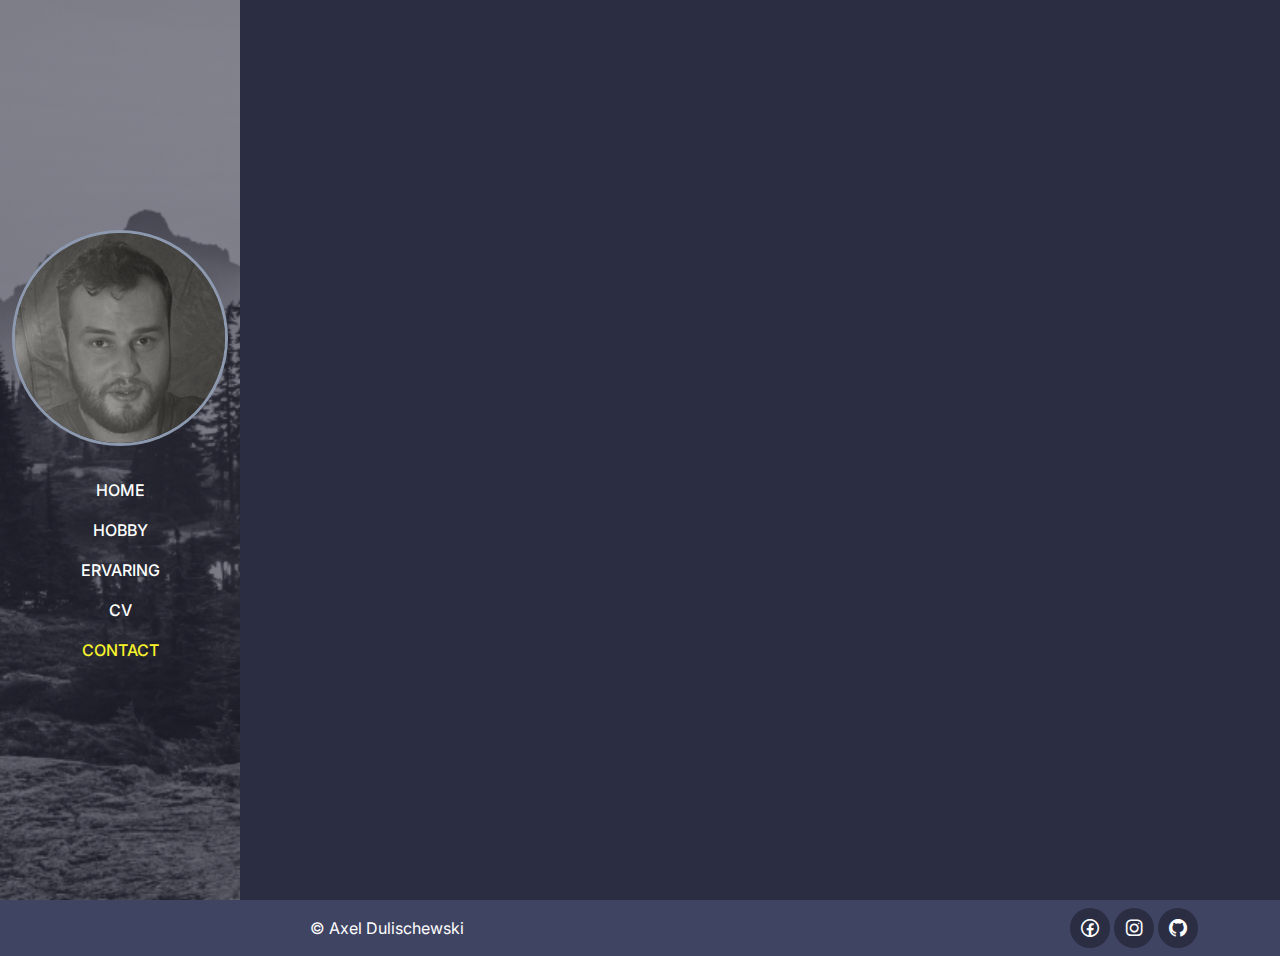
==== contact.html @ ac4eb543 "footer" ====
<!DOCTYPE html>
<html lang="nl">

<head>
    <meta charset="UTF-8">
    <meta http-equiv="X-UA-Compatible" content="ie=edge">
    <meta name="viewport" content="width=device-width, initial-scale=1.0">
    <meta name="keywords" content="portfolio, axel, dulischewski">
    <meta name="description" content="Portfolio Axel Dulischewski">
    <meta name="author" content="Axel Dulischewski">
    <title>Portfolio Axel Dulischewski</title>
    <link rel="icon" type="image/x-icon" href="img/favicon.ico">
    <link rel="stylesheet" href="css/bootstrap.min.css">
    <link rel="stylesheet" href="css/aos.css">
    <link rel="stylesheet" href="css/line-awesome.min.css">
    <link rel="stylesheet" href="css/default.css">
</head>

<body>

    <header>
        <nav class="navbar navbar-expand-lg navbar-dark fixed-top">
            <div class="container flex-lg-column">
                <span class="h3 fw-bold d-block d-lg-none">Axel.</span>
                <img src="img/Untitled.jpeg" class="d-none d-lg-block mb-lg-4 rounded-circle mx-lg-auto" alt="placeholder">
                <button class="navbar-toggler" type="button" data-bs-toggle="collapse" data-bs-target="#navbarNav"
                    aria-controls="navbarNav" aria-expanded="false" aria-label="Toggle navigation">
                    <span class="navbar-toggler-icon"></span>
                </button>
                <div class="collapse navbar-collapse" id="navbarNav">
                    <ul class="navbar-nav ms-auto flex-lg-column text-lg-center">
                        <li class="nav-item">
                            <a class="nav-link" href="index.html">Home</a>
                        </li>
                        <li class="nav-item">
                            <a class="nav-link" href="hobby.html">Hobby</a>
                        </li>
                        <li class="nav-item">
                            <a class="nav-link" href="ervaring.html">Ervaring</a>
                        </li>
                        <li class="nav-item">
                            <a class="nav-link" href="cv.html">Cv</a>
                        </li>
                        <li class="nav-item">
                            <a class="nav-link active" aria-current="page" href="#">Contact</a>
                        </li>
                    </ul>
                </div>
            </div>
        </nav>
    </header>

    <div class="content-wrapper">
        <!-- <section class="home full-height px-lg-4">
            <div class="container mt-3">
                <div class="row mb-4">
                    <div class="col-lg-12">
                        <h1 class="display-4 fw-bold" data-aos="fade-up">Portfolio</h1>
                        <h2 class="brand" data-aos="fade-up">Axel Dulischewski</h2>
                        <p data-aos="fade-up" data-aos-delay="300">Welkom op mijn portfolio.</p>
                    </div>
                </div>
                <div class="row">
                    <div class="col-md-6 mb-4" data-aos="fade-up" data-aos-delay="600">
                        <div class="menu p-3 bg-base rounded-4 shadow-effect">
                            <div class="iconbox rounded-4 mt-1">
                                <i class="las la-headphones"></i>
                            </div>
                            <h5 class="mt-4 mb-3">Hobby</h5>
                            <p>Op deze pagina kan u meer informatie vinden over mijn hobby.</p>
                            <a href="" class="link-custom">Klik hier.</a>
                        </div>
                    </div>
                    <div class="col-md-6 mb-4" data-aos="fade-up" data-aos-delay="900">
                        <div class="menu p-3 bg-base rounded-4 shadow-effect">
                            <div class="iconbox rounded-4 mt-1">
                                <i class="las la-briefcase"></i>
                            </div>
                            <h5 class="mt-4 mb-3">Ervaring</h5>
                            <p>Op deze pagina kan u meer informatie vinden over mijn ervaring.</p>
                            <a href="" class="link-custom">Klik hier.</a>
                        </div>
                    </div>
                </div>
                <div class="row">
                    <div class="col-md-6 mb-4" data-aos="fade-up" data-aos-delay="1200">
                        <div class="menu p-3 bg-base rounded-4 shadow-effect">
                            <div class="iconbox rounded-4 mt-1">
                                <i class="las la-file-alt"></i>
                            </div>
                            <h5 class="mt-4 mb-3">Cv</h5>
                            <p>Op deze pagina kan u meer informatie vinden over mijn cv.</p>
                            <a href="" class="link-custom">Klik hier.</a>
                        </div>
                    </div>
                    <div class="col-md-6 mb-4" data-aos="fade-up" data-aos-delay="1500">
                        <div class="menu p-3 bg-base rounded-4 shadow-effect">
                            <div class="iconbox rounded-4 mt-1">
                                <i class="las la-address-card"></i>
                            </div>
                            <h5 class="mt-4 mb-3">Contact</h5>
                            <p>Op deze pagina kan u contact met mij opnemen.</p>
                            <a href="" class="link-custom">Klik hier.</a>
                        </div>
                    </div>
                </div>
            </div>
        </section> -->
    </div>

    <footer class="py-2 px-lg-5">
        <div class="container">
            <div class="row gy-4 justify-content-between">
                <div class="col-auto">
                    <p class="mb-0 mt-2">&copy; Axel Dulischewski</p>
                </div>
                <div class="col-auto">
                    <div class="social-icons">
                        <a href="https://www.facebook.com/" target="_blank"><i class="lab la-facebook"></i></a>
                        <a href="https://www.instagram.com/" target="_blank"><i class="lab la-instagram"></i></a>
                        <a href="https://github.com/" target="_blank"><i class="lab la-github"></i></a>
                    </div>
                </div>
            </div>
        </div>
    </footer>

    <script src="js/bootstrap.bundle.min.js"></script>
    <script src="js/aos.js"></script>
    <script src="js/main.js"></script>

</body>

</html>
---- css/line-awesome.min.css ----
.la,.lab,.lad,.lal,.lar,.las{-moz-osx-font-smoothing:grayscale;-webkit-font-smoothing:antialiased;display:inline-block;font-style:normal;font-variant:normal;text-rendering:auto;line-height:1}.la-lg{font-size:1.33333em;line-height:.75em;vertical-align:-.0667em}.la-xs{font-size:.75em}.la-sm{font-size:.875em}.la-1x{font-size:1em}.la-2x{font-size:2em}.la-3x{font-size:3em}.la-4x{font-size:4em}.la-5x{font-size:5em}.la-6x{font-size:6em}.la-7x{font-size:7em}.la-8x{font-size:8em}.la-9x{font-size:9em}.la-10x{font-size:10em}.la-fw{text-align:center;width:1.25em}.la-ul{list-style-type:none;margin-left:2.5em;padding-left:0}.la-ul>li{position:relative}.la-li{left:-2em;position:absolute;text-align:center;width:2em;line-height:inherit}.la-border{border:solid .08em #eee;border-radius:.1em;padding:.2em .25em .15em}.la-pull-left{float:left}.la-pull-right{float:right}.la.la-pull-left,.lab.la-pull-left,.lal.la-pull-left,.lar.la-pull-left,.las.la-pull-left{margin-right:.3em}.la.la-pull-right,.lab.la-pull-right,.lal.la-pull-right,.lar.la-pull-right,.las.la-pull-right{margin-left:.3em}.la-spin{-webkit-animation:la-spin 2s infinite linear;animation:la-spin 2s infinite linear}.la-pulse{-webkit-animation:la-spin 1s infinite steps(8);animation:la-spin 1s infinite steps(8)}@-webkit-keyframes la-spin{0%{-webkit-transform:rotate(0);transform:rotate(0)}100%{-webkit-transform:rotate(360deg);transform:rotate(360deg)}}@keyframes la-spin{0%{-webkit-transform:rotate(0);transform:rotate(0)}100%{-webkit-transform:rotate(360deg);transform:rotate(360deg)}}.la-rotate-90{-webkit-transform:rotate(90deg);transform:rotate(90deg)}.la-rotate-180{-webkit-transform:rotate(180deg);transform:rotate(180deg)}.la-rotate-270{-webkit-transform:rotate(270deg);transform:rotate(270deg)}.la-flip-horizontal{-webkit-transform:scale(-1,1);transform:scale(-1,1)}.la-flip-vertical{-webkit-transform:scale(1,-1);transform:scale(1,-1)}.la-flip-both,.la-flip-horizontal.la-flip-vertical{-webkit-transform:scale(-1,-1);transform:scale(-1,-1)}:root .la-flip-both,:root .la-flip-horizontal,:root .la-flip-vertical,:root .la-rotate-180,:root .la-rotate-270,:root .la-rotate-90{-webkit-filter:none;filter:none}.la-stack{display:inline-block;height:2em;line-height:2em;position:relative;vertical-align:middle;width:2.5em}.la-stack-1x,.la-stack-2x{left:0;position:absolute;text-align:center;width:100%}.la-stack-1x{line-height:inherit}.la-stack-2x{font-size:2em}.la-inverse{color:#fff}.la-500px:before{content:"\f26e"}.la-accessible-icon:before{content:"\f368"}.la-accusoft:before{content:"\f369"}.la-acquisitions-incorporated:before{content:"\f6af"}.la-ad:before{content:"\f641"}.la-address-book:before{content:"\f2b9"}.la-address-card:before{content:"\f2bb"}.la-adjust:before{content:"\f042"}.la-adn:before{content:"\f170"}.la-adobe:before{content:"\f778"}.la-adversal:before{content:"\f36a"}.la-affiliatetheme:before{content:"\f36b"}.la-air-freshener:before{content:"\f5d0"}.la-airbnb:before{content:"\f834"}.la-algolia:before{content:"\f36c"}.la-align-center:before{content:"\f037"}.la-align-justify:before{content:"\f039"}.la-align-left:before{content:"\f036"}.la-align-right:before{content:"\f038"}.la-alipay:before{content:"\f642"}.la-allergies:before{content:"\f461"}.la-amazon:before{content:"\f270"}.la-amazon-pay:before{content:"\f42c"}.la-ambulance:before{content:"\f0f9"}.la-american-sign-language-interpreting:before{content:"\f2a3"}.la-amilia:before{content:"\f36d"}.la-anchor:before{content:"\f13d"}.la-android:before{content:"\f17b"}.la-angellist:before{content:"\f209"}.la-angle-double-down:before{content:"\f103"}.la-angle-double-left:before{content:"\f100"}.la-angle-double-right:before{content:"\f101"}.la-angle-double-up:before{content:"\f102"}.la-angle-down:before{content:"\f107"}.la-angle-left:before{content:"\f104"}.la-angle-right:before{content:"\f105"}.la-angle-up:before{content:"\f106"}.la-angry:before{content:"\f556"}.la-angrycreative:before{content:"\f36e"}.la-angular:before{content:"\f420"}.la-ankh:before{content:"\f644"}.la-app-store:before{content:"\f36f"}.la-app-store-ios:before{content:"\f370"}.la-apper:before{content:"\f371"}.la-apple:before{content:"\f179"}.la-apple-alt:before{content:"\f5d1"}.la-apple-pay:before{content:"\f415"}.la-archive:before{content:"\f187"}.la-archway:before{content:"\f557"}.la-arrow-alt-circle-down:before{content:"\f358"}.la-arrow-alt-circle-left:before{content:"\f359"}.la-arrow-alt-circle-right:before{content:"\f35a"}.la-arrow-alt-circle-up:before{content:"\f35b"}.la-arrow-circle-down:before{content:"\f0ab"}.la-arrow-circle-left:before{content:"\f0a8"}.la-arrow-circle-right:before{content:"\f0a9"}.la-arrow-circle-up:before{content:"\f0aa"}.la-arrow-down:before{content:"\f063"}.la-arrow-left:before{content:"\f060"}.la-arrow-right:before{content:"\f061"}.la-arrow-up:before{content:"\f062"}.la-arrows-alt:before{content:"\f0b2"}.la-arrows-alt-h:before{content:"\f337"}.la-arrows-alt-v:before{content:"\f338"}.la-artstation:before{content:"\f77a"}.la-assistive-listening-systems:before{content:"\f2a2"}.la-asterisk:before{content:"\f069"}.la-asymmetrik:before{content:"\f372"}.la-at:before{content:"\f1fa"}.la-atlas:before{content:"\f558"}.la-atlassian:before{content:"\f77b"}.la-atom:before{content:"\f5d2"}.la-audible:before{content:"\f373"}.la-audio-description:before{content:"\f29e"}.la-autoprefixer:before{content:"\f41c"}.la-avianex:before{content:"\f374"}.la-aviato:before{content:"\f421"}.la-award:before{content:"\f559"}.la-aws:before{content:"\f375"}.la-baby:before{content:"\f77c"}.la-baby-carriage:before{content:"\f77d"}.la-backspace:before{content:"\f55a"}.la-backward:before{content:"\f04a"}.la-bacon:before{content:"\f7e5"}.la-balance-scale:before{content:"\f24e"}.la-balance-scale-left:before{content:"\f515"}.la-balance-scale-right:before{content:"\f516"}.la-ban:before{content:"\f05e"}.la-band-aid:before{content:"\f462"}.la-bandcamp:before{content:"\f2d5"}.la-barcode:before{content:"\f02a"}.la-bars:before{content:"\f0c9"}.la-baseball-ball:before{content:"\f433"}.la-basketball-ball:before{content:"\f434"}.la-bath:before{content:"\f2cd"}.la-battery-empty:before{content:"\f244"}.la-battery-full:before{content:"\f240"}.la-battery-half:before{content:"\f242"}.la-battery-quarter:before{content:"\f243"}.la-battery-three-quarters:before{content:"\f241"}.la-battle-net:before{content:"\f835"}.la-bed:before{content:"\f236"}.la-beer:before{content:"\f0fc"}.la-behance:before{content:"\f1b4"}.la-behance-square:before{content:"\f1b5"}.la-bell:before{content:"\f0f3"}.la-bell-slash:before{content:"\f1f6"}.la-bezier-curve:before{content:"\f55b"}.la-bible:before{content:"\f647"}.la-bicycle:before{content:"\f206"}.la-biking:before{content:"\f84a"}.la-bimobject:before{content:"\f378"}.la-binoculars:before{content:"\f1e5"}.la-biohazard:before{content:"\f780"}.la-birthday-cake:before{content:"\f1fd"}.la-bitbucket:before{content:"\f171"}.la-bitcoin:before{content:"\f379"}.la-bity:before{content:"\f37a"}.la-black-tie:before{content:"\f27e"}.la-blackberry:before{content:"\f37b"}.la-blender:before{content:"\f517"}.la-blender-phone:before{content:"\f6b6"}.la-blind:before{content:"\f29d"}.la-blog:before{content:"\f781"}.la-blogger:before{content:"\f37c"}.la-blogger-b:before{content:"\f37d"}.la-bluetooth:before{content:"\f293"}.la-bluetooth-b:before{content:"\f294"}.la-bold:before{content:"\f032"}.la-bolt:before{content:"\f0e7"}.la-bomb:before{content:"\f1e2"}.la-bone:before{content:"\f5d7"}.la-bong:before{content:"\f55c"}.la-book:before{content:"\f02d"}.la-book-dead:before{content:"\f6b7"}.la-book-medical:before{content:"\f7e6"}.la-book-open:before{content:"\f518"}.la-book-reader:before{content:"\f5da"}.la-bookmark:before{content:"\f02e"}.la-bootstrap:before{content:"\f836"}.la-border-all:before{content:"\f84c"}.la-border-none:before{content:"\f850"}.la-border-style:before{content:"\f853"}.la-bowling-ball:before{content:"\f436"}.la-box:before{content:"\f466"}.la-box-open:before{content:"\f49e"}.la-boxes:before{content:"\f468"}.la-braille:before{content:"\f2a1"}.la-brain:before{content:"\f5dc"}.la-bread-slice:before{content:"\f7ec"}.la-briefcase:before{content:"\f0b1"}.la-briefcase-medical:before{content:"\f469"}.la-broadcast-tower:before{content:"\f519"}.la-broom:before{content:"\f51a"}.la-brush:before{content:"\f55d"}.la-btc:before{content:"\f15a"}.la-buffer:before{content:"\f837"}.la-bug:before{content:"\f188"}.la-building:before{content:"\f1ad"}.la-bullhorn:before{content:"\f0a1"}.la-bullseye:before{content:"\f140"}.la-burn:before{content:"\f46a"}.la-buromobelexperte:before{content:"\f37f"}.la-bus:before{content:"\f207"}.la-bus-alt:before{content:"\f55e"}.la-business-time:before{content:"\f64a"}.la-buy-n-large:before{content:"\f8a6"}.la-buysellads:before{content:"\f20d"}.la-calculator:before{content:"\f1ec"}.la-calendar:before{content:"\f133"}.la-calendar-alt:before{content:"\f073"}.la-calendar-check:before{content:"\f274"}.la-calendar-day:before{content:"\f783"}.la-calendar-minus:before{content:"\f272"}.la-calendar-plus:before{content:"\f271"}.la-calendar-times:before{content:"\f273"}.la-calendar-week:before{content:"\f784"}.la-camera:before{content:"\f030"}.la-camera-retro:before{content:"\f083"}.la-campground:before{content:"\f6bb"}.la-canadian-maple-leaf:before{content:"\f785"}.la-candy-cane:before{content:"\f786"}.la-cannabis:before{content:"\f55f"}.la-capsules:before{content:"\f46b"}.la-car:before{content:"\f1b9"}.la-car-alt:before{content:"\f5de"}.la-car-battery:before{content:"\f5df"}.la-car-crash:before{content:"\f5e1"}.la-car-side:before{content:"\f5e4"}.la-caret-down:before{content:"\f0d7"}.la-caret-left:before{content:"\f0d9"}.la-caret-right:before{content:"\f0da"}.la-caret-square-down:before{content:"\f150"}.la-caret-square-left:before{content:"\f191"}.la-caret-square-right:before{content:"\f152"}.la-caret-square-up:before{content:"\f151"}.la-caret-up:before{content:"\f0d8"}.la-carrot:before{content:"\f787"}.la-cart-arrow-down:before{content:"\f218"}.la-cart-plus:before{content:"\f217"}.la-cash-register:before{content:"\f788"}.la-cat:before{content:"\f6be"}.la-cc-amazon-pay:before{content:"\f42d"}.la-cc-amex:before{content:"\f1f3"}.la-cc-apple-pay:before{content:"\f416"}.la-cc-diners-club:before{content:"\f24c"}.la-cc-discover:before{content:"\f1f2"}.la-cc-jcb:before{content:"\f24b"}.la-cc-mastercard:before{content:"\f1f1"}.la-cc-paypal:before{content:"\f1f4"}.la-cc-stripe:before{content:"\f1f5"}.la-cc-visa:before{content:"\f1f0"}.la-centercode:before{content:"\f380"}.la-centos:before{content:"\f789"}.la-certificate:before{content:"\f0a3"}.la-chair:before{content:"\f6c0"}.la-chalkboard:before{content:"\f51b"}.la-chalkboard-teacher:before{content:"\f51c"}.la-charging-station:before{content:"\f5e7"}.la-chart-area:before{content:"\f1fe"}.la-chart-bar:before{content:"\f080"}.la-chart-line:before{content:"\f201"}.la-chart-pie:before{content:"\f200"}.la-check:before{content:"\f00c"}.la-check-circle:before{content:"\f058"}.la-check-double:before{content:"\f560"}.la-check-square:before{content:"\f14a"}.la-cheese:before{content:"\f7ef"}.la-chess:before{content:"\f439"}.la-chess-bishop:before{content:"\f43a"}.la-chess-board:before{content:"\f43c"}.la-chess-king:before{content:"\f43f"}.la-chess-knight:before{content:"\f441"}.la-chess-pawn:before{content:"\f443"}.la-chess-queen:before{content:"\f445"}.la-chess-rook:before{content:"\f447"}.la-chevron-circle-down:before{content:"\f13a"}.la-chevron-circle-left:before{content:"\f137"}.la-chevron-circle-right:before{content:"\f138"}.la-chevron-circle-up:before{content:"\f139"}.la-chevron-down:before{content:"\f078"}.la-chevron-left:before{content:"\f053"}.la-chevron-right:before{content:"\f054"}.la-chevron-up:before{content:"\f077"}.la-child:before{content:"\f1ae"}.la-chrome:before{content:"\f268"}.la-chromecast:before{content:"\f838"}.la-church:before{content:"\f51d"}.la-circle:before{content:"\f111"}.la-circle-notch:before{content:"\f1ce"}.la-city:before{content:"\f64f"}.la-clinic-medical:before{content:"\f7f2"}.la-clipboard:before{content:"\f328"}.la-clipboard-check:before{content:"\f46c"}.la-clipboard-list:before{content:"\f46d"}.la-clock:before{content:"\f017"}.la-clone:before{content:"\f24d"}.la-closed-captioning:before{content:"\f20a"}.la-cloud:before{content:"\f0c2"}.la-cloud-download-alt:before{content:"\f381"}.la-cloud-meatball:before{content:"\f73b"}.la-cloud-moon:before{content:"\f6c3"}.la-cloud-moon-rain:before{content:"\f73c"}.la-cloud-rain:before{content:"\f73d"}.la-cloud-showers-heavy:before{content:"\f740"}.la-cloud-sun:before{content:"\f6c4"}.la-cloud-sun-rain:before{content:"\f743"}.la-cloud-upload-alt:before{content:"\f382"}.la-cloudscale:before{content:"\f383"}.la-cloudsmith:before{content:"\f384"}.la-cloudversify:before{content:"\f385"}.la-cocktail:before{content:"\f561"}.la-code:before{content:"\f121"}.la-code-branch:before{content:"\f126"}.la-codepen:before{content:"\f1cb"}.la-codiepie:before{content:"\f284"}.la-coffee:before{content:"\f0f4"}.la-cog:before{content:"\f013"}.la-cogs:before{content:"\f085"}.la-coins:before{content:"\f51e"}.la-columns:before{content:"\f0db"}.la-comment:before{content:"\f075"}.la-comment-alt:before{content:"\f27a"}.la-comment-dollar:before{content:"\f651"}.la-comment-dots:before{content:"\f4ad"}.la-comment-medical:before{content:"\f7f5"}.la-comment-slash:before{content:"\f4b3"}.la-comments:before{content:"\f086"}.la-comments-dollar:before{content:"\f653"}.la-compact-disc:before{content:"\f51f"}.la-compass:before{content:"\f14e"}.la-compress:before{content:"\f066"}.la-compress-arrows-alt:before{content:"\f78c"}.la-concierge-bell:before{content:"\f562"}.la-confluence:before{content:"\f78d"}.la-connectdevelop:before{content:"\f20e"}.la-contao:before{content:"\f26d"}.la-cookie:before{content:"\f563"}.la-cookie-bite:before{content:"\f564"}.la-copy:before{content:"\f0c5"}.la-copyright:before{content:"\f1f9"}.la-cotton-bureau:before{content:"\f89e"}.la-couch:before{content:"\f4b8"}.la-cpanel:before{content:"\f388"}.la-creative-commons:before{content:"\f25e"}.la-creative-commons-by:before{content:"\f4e7"}.la-creative-commons-nc:before{content:"\f4e8"}.la-creative-commons-nc-eu:before{content:"\f4e9"}.la-creative-commons-nc-jp:before{content:"\f4ea"}.la-creative-commons-nd:before{content:"\f4eb"}.la-creative-commons-pd:before{content:"\f4ec"}.la-creative-commons-pd-alt:before{content:"\f4ed"}.la-creative-commons-remix:before{content:"\f4ee"}.la-creative-commons-sa:before{content:"\f4ef"}.la-creative-commons-sampling:before{content:"\f4f0"}.la-creative-commons-sampling-plus:before{content:"\f4f1"}.la-creative-commons-share:before{content:"\f4f2"}.la-creative-commons-zero:before{content:"\f4f3"}.la-credit-card:before{content:"\f09d"}.la-critical-role:before{content:"\f6c9"}.la-crop:before{content:"\f125"}.la-crop-alt:before{content:"\f565"}.la-cross:before{content:"\f654"}.la-crosshairs:before{content:"\f05b"}.la-crow:before{content:"\f520"}.la-crown:before{content:"\f521"}.la-crutch:before{content:"\f7f7"}.la-css3:before{content:"\f13c"}.la-css3-alt:before{content:"\f38b"}.la-cube:before{content:"\f1b2"}.la-cubes:before{content:"\f1b3"}.la-cut:before{content:"\f0c4"}.la-cuttlefish:before{content:"\f38c"}.la-d-and-d:before{content:"\f38d"}.la-d-and-d-beyond:before{content:"\f6ca"}.la-dashcube:before{content:"\f210"}.la-database:before{content:"\f1c0"}.la-deaf:before{content:"\f2a4"}.la-delicious:before{content:"\f1a5"}.la-democrat:before{content:"\f747"}.la-deploydog:before{content:"\f38e"}.la-deskpro:before{content:"\f38f"}.la-desktop:before{content:"\f108"}.la-dev:before{content:"\f6cc"}.la-deviantart:before{content:"\f1bd"}.la-dharmachakra:before{content:"\f655"}.la-dhl:before{content:"\f790"}.la-diagnoses:before{content:"\f470"}.la-diaspora:before{content:"\f791"}.la-dice:before{content:"\f522"}.la-dice-d20:before{content:"\f6cf"}.la-dice-d6:before{content:"\f6d1"}.la-dice-five:before{content:"\f523"}.la-dice-four:before{content:"\f524"}.la-dice-one:before{content:"\f525"}.la-dice-six:before{content:"\f526"}.la-dice-three:before{content:"\f527"}.la-dice-two:before{content:"\f528"}.la-digg:before{content:"\f1a6"}.la-digital-ocean:before{content:"\f391"}.la-digital-tachograph:before{content:"\f566"}.la-directions:before{content:"\f5eb"}.la-discord:before{content:"\f392"}.la-discourse:before{content:"\f393"}.la-divide:before{content:"\f529"}.la-dizzy:before{content:"\f567"}.la-dna:before{content:"\f471"}.la-dochub:before{content:"\f394"}.la-docker:before{content:"\f395"}.la-dog:before{content:"\f6d3"}.la-dollar-sign:before{content:"\f155"}.la-dolly:before{content:"\f472"}.la-dolly-flatbed:before{content:"\f474"}.la-donate:before{content:"\f4b9"}.la-door-closed:before{content:"\f52a"}.la-door-open:before{content:"\f52b"}.la-dot-circle:before{content:"\f192"}.la-dove:before{content:"\f4ba"}.la-download:before{content:"\f019"}.la-draft2digital:before{content:"\f396"}.la-drafting-compass:before{content:"\f568"}.la-dragon:before{content:"\f6d5"}.la-draw-polygon:before{content:"\f5ee"}.la-dribbble:before{content:"\f17d"}.la-dribbble-square:before{content:"\f397"}.la-dropbox:before{content:"\f16b"}.la-drum:before{content:"\f569"}.la-drum-steelpan:before{content:"\f56a"}.la-drumstick-bite:before{content:"\f6d7"}.la-drupal:before{content:"\f1a9"}.la-dumbbell:before{content:"\f44b"}.la-dumpster:before{content:"\f793"}.la-dumpster-fire:before{content:"\f794"}.la-dungeon:before{content:"\f6d9"}.la-dyalog:before{content:"\f399"}.la-earlybirds:before{content:"\f39a"}.la-ebay:before{content:"\f4f4"}.la-edge:before{content:"\f282"}.la-edit:before{content:"\f044"}.la-egg:before{content:"\f7fb"}.la-eject:before{content:"\f052"}.la-elementor:before{content:"\f430"}.la-ellipsis-h:before{content:"\f141"}.la-ellipsis-v:before{content:"\f142"}.la-ello:before{content:"\f5f1"}.la-ember:before{content:"\f423"}.la-empire:before{content:"\f1d1"}.la-envelope:before{content:"\f0e0"}.la-envelope-open:before{content:"\f2b6"}.la-envelope-open-text:before{content:"\f658"}.la-envelope-square:before{content:"\f199"}.la-envira:before{content:"\f299"}.la-equals:before{content:"\f52c"}.la-eraser:before{content:"\f12d"}.la-erlang:before{content:"\f39d"}.la-ethereum:before{content:"\f42e"}.la-ethernet:before{content:"\f796"}.la-etsy:before{content:"\f2d7"}.la-euro-sign:before{content:"\f153"}.la-evernote:before{content:"\f839"}.la-exchange-alt:before{content:"\f362"}.la-exclamation:before{content:"\f12a"}.la-exclamation-circle:before{content:"\f06a"}.la-exclamation-triangle:before{content:"\f071"}.la-expand:before{content:"\f065"}.la-expand-arrows-alt:before{content:"\f31e"}.la-expeditedssl:before{content:"\f23e"}.la-external-link-alt:before{content:"\f35d"}.la-external-link-square-alt:before{content:"\f360"}.la-eye:before{content:"\f06e"}.la-eye-dropper:before{content:"\f1fb"}.la-eye-slash:before{content:"\f070"}.la-facebook:before{content:"\f09a"}.la-facebook-f:before{content:"\f39e"}.la-facebook-messenger:before{content:"\f39f"}.la-facebook-square:before{content:"\f082"}.la-fan:before{content:"\f863"}.la-fantasy-flight-games:before{content:"\f6dc"}.la-fast-backward:before{content:"\f049"}.la-fast-forward:before{content:"\f050"}.la-fax:before{content:"\f1ac"}.la-feather:before{content:"\f52d"}.la-feather-alt:before{content:"\f56b"}.la-fedex:before{content:"\f797"}.la-fedora:before{content:"\f798"}.la-female:before{content:"\f182"}.la-fighter-jet:before{content:"\f0fb"}.la-figma:before{content:"\f799"}.la-file:before{content:"\f15b"}.la-file-alt:before{content:"\f15c"}.la-file-archive:before{content:"\f1c6"}.la-file-audio:before{content:"\f1c7"}.la-file-code:before{content:"\f1c9"}.la-file-contract:before{content:"\f56c"}.la-file-csv:before{content:"\f6dd"}.la-file-download:before{content:"\f56d"}.la-file-excel:before{content:"\f1c3"}.la-file-export:before{content:"\f56e"}.la-file-image:before{content:"\f1c5"}.la-file-import:before{content:"\f56f"}.la-file-invoice:before{content:"\f570"}.la-file-invoice-dollar:before{content:"\f571"}.la-file-medical:before{content:"\f477"}.la-file-medical-alt:before{content:"\f478"}.la-file-pdf:before{content:"\f1c1"}.la-file-powerpoint:before{content:"\f1c4"}.la-file-prescription:before{content:"\f572"}.la-file-signature:before{content:"\f573"}.la-file-upload:before{content:"\f574"}.la-file-video:before{content:"\f1c8"}.la-file-word:before{content:"\f1c2"}.la-fill:before{content:"\f575"}.la-fill-drip:before{content:"\f576"}.la-film:before{content:"\f008"}.la-filter:before{content:"\f0b0"}.la-fingerprint:before{content:"\f577"}.la-fire:before{content:"\f06d"}.la-fire-alt:before{content:"\f7e4"}.la-fire-extinguisher:before{content:"\f134"}.la-firefox:before{content:"\f269"}.la-first-aid:before{content:"\f479"}.la-first-order:before{content:"\f2b0"}.la-first-order-alt:before{content:"\f50a"}.la-firstdraft:before{content:"\f3a1"}.la-fish:before{content:"\f578"}.la-fist-raised:before{content:"\f6de"}.la-flag:before{content:"\f024"}.la-flag-checkered:before{content:"\f11e"}.la-flag-usa:before{content:"\f74d"}.la-flask:before{content:"\f0c3"}.la-flickr:before{content:"\f16e"}.la-flipboard:before{content:"\f44d"}.la-flushed:before{content:"\f579"}.la-fly:before{content:"\f417"}.la-folder:before{content:"\f07b"}.la-folder-minus:before{content:"\f65d"}.la-folder-open:before{content:"\f07c"}.la-folder-plus:before{content:"\f65e"}.la-font:before{content:"\f031"}.la-font-awesome:before{content:"\f2b4"}.la-font-awesome-alt:before{content:"\f35c"}.la-font-awesome-flag:before{content:"\f425"}.la-font-awesome-logo-full:before{content:"\f4e6"}.la-fonticons:before{content:"\f280"}.la-fonticons-fi:before{content:"\f3a2"}.la-football-ball:before{content:"\f44e"}.la-fort-awesome:before{content:"\f286"}.la-fort-awesome-alt:before{content:"\f3a3"}.la-forumbee:before{content:"\f211"}.la-forward:before{content:"\f04e"}.la-foursquare:before{content:"\f180"}.la-free-code-camp:before{content:"\f2c5"}.la-freebsd:before{content:"\f3a4"}.la-frog:before{content:"\f52e"}.la-frown:before{content:"\f119"}.la-frown-open:before{content:"\f57a"}.la-fulcrum:before{content:"\f50b"}.la-funnel-dollar:before{content:"\f662"}.la-futbol:before{content:"\f1e3"}.la-galactic-republic:before{content:"\f50c"}.la-galactic-senate:before{content:"\f50d"}.la-gamepad:before{content:"\f11b"}.la-gas-pump:before{content:"\f52f"}.la-gavel:before{content:"\f0e3"}.la-gem:before{content:"\f3a5"}.la-genderless:before{content:"\f22d"}.la-get-pocket:before{content:"\f265"}.la-gg:before{content:"\f260"}.la-gg-circle:before{content:"\f261"}.la-ghost:before{content:"\f6e2"}.la-gift:before{content:"\f06b"}.la-gifts:before{content:"\f79c"}.la-git:before{content:"\f1d3"}.la-git-alt:before{content:"\f841"}.la-git-square:before{content:"\f1d2"}.la-github:before{content:"\f09b"}.la-github-alt:before{content:"\f113"}.la-github-square:before{content:"\f092"}.la-gitkraken:before{content:"\f3a6"}.la-gitlab:before{content:"\f296"}.la-gitter:before{content:"\f426"}.la-glass-cheers:before{content:"\f79f"}.la-glass-martini:before{content:"\f000"}.la-glass-martini-alt:before{content:"\f57b"}.la-glass-whiskey:before{content:"\f7a0"}.la-glasses:before{content:"\f530"}.la-glide:before{content:"\f2a5"}.la-glide-g:before{content:"\f2a6"}.la-globe:before{content:"\f0ac"}.la-globe-africa:before{content:"\f57c"}.la-globe-americas:before{content:"\f57d"}.la-globe-asia:before{content:"\f57e"}.la-globe-europe:before{content:"\f7a2"}.la-gofore:before{content:"\f3a7"}.la-golf-ball:before{content:"\f450"}.la-goodreads:before{content:"\f3a8"}.la-goodreads-g:before{content:"\f3a9"}.la-google:before{content:"\f1a0"}.la-google-drive:before{content:"\f3aa"}.la-google-play:before{content:"\f3ab"}.la-google-plus:before{content:"\f2b3"}.la-google-plus-g:before{content:"\f0d5"}.la-google-plus-square:before{content:"\f0d4"}.la-google-wallet:before{content:"\f1ee"}.la-gopuram:before{content:"\f664"}.la-graduation-cap:before{content:"\f19d"}.la-gratipay:before{content:"\f184"}.la-grav:before{content:"\f2d6"}.la-greater-than:before{content:"\f531"}.la-greater-than-equal:before{content:"\f532"}.la-grimace:before{content:"\f57f"}.la-grin:before{content:"\f580"}.la-grin-alt:before{content:"\f581"}.la-grin-beam:before{content:"\f582"}.la-grin-beam-sweat:before{content:"\f583"}.la-grin-hearts:before{content:"\f584"}.la-grin-squint:before{content:"\f585"}.la-grin-squint-tears:before{content:"\f586"}.la-grin-stars:before{content:"\f587"}.la-grin-tears:before{content:"\f588"}.la-grin-tongue:before{content:"\f589"}.la-grin-tongue-squint:before{content:"\f58a"}.la-grin-tongue-wink:before{content:"\f58b"}.la-grin-wink:before{content:"\f58c"}.la-grip-horizontal:before{content:"\f58d"}.la-grip-lines:before{content:"\f7a4"}.la-grip-lines-vertical:before{content:"\f7a5"}.la-grip-vertical:before{content:"\f58e"}.la-gripfire:before{content:"\f3ac"}.la-grunt:before{content:"\f3ad"}.la-guitar:before{content:"\f7a6"}.la-gulp:before{content:"\f3ae"}.la-h-square:before{content:"\f0fd"}.la-hacker-news:before{content:"\f1d4"}.la-hacker-news-square:before{content:"\f3af"}.la-hackerrank:before{content:"\f5f7"}.la-hamburger:before{content:"\f805"}.la-hammer:before{content:"\f6e3"}.la-hamsa:before{content:"\f665"}.la-hand-holding:before{content:"\f4bd"}.la-hand-holding-heart:before{content:"\f4be"}.la-hand-holding-usd:before{content:"\f4c0"}.la-hand-lizard:before{content:"\f258"}.la-hand-middle-finger:before{content:"\f806"}.la-hand-paper:before{content:"\f256"}.la-hand-peace:before{content:"\f25b"}.la-hand-point-down:before{content:"\f0a7"}.la-hand-point-left:before{content:"\f0a5"}.la-hand-point-right:before{content:"\f0a4"}.la-hand-point-up:before{content:"\f0a6"}.la-hand-pointer:before{content:"\f25a"}.la-hand-rock:before{content:"\f255"}.la-hand-scissors:before{content:"\f257"}.la-hand-spock:before{content:"\f259"}.la-hands:before{content:"\f4c2"}.la-hands-helping:before{content:"\f4c4"}.la-handshake:before{content:"\f2b5"}.la-hanukiah:before{content:"\f6e6"}.la-hard-hat:before{content:"\f807"}.la-hashtag:before{content:"\f292"}.la-hat-cowboy:before{content:"\f8c0"}.la-hat-cowboy-side:before{content:"\f8c1"}.la-hat-wizard:before{content:"\f6e8"}.la-haykal:before{content:"\f666"}.la-hdd:before{content:"\f0a0"}.la-heading:before{content:"\f1dc"}.la-headphones:before{content:"\f025"}.la-headphones-alt:before{content:"\f58f"}.la-headset:before{content:"\f590"}.la-heart:before{content:"\f004"}.la-heart-broken:before{content:"\f7a9"}.la-heartbeat:before{content:"\f21e"}.la-helicopter:before{content:"\f533"}.la-highlighter:before{content:"\f591"}.la-hiking:before{content:"\f6ec"}.la-hippo:before{content:"\f6ed"}.la-hips:before{content:"\f452"}.la-hire-a-helper:before{content:"\f3b0"}.la-history:before{content:"\f1da"}.la-hockey-puck:before{content:"\f453"}.la-holly-berry:before{content:"\f7aa"}.la-home:before{content:"\f015"}.la-hooli:before{content:"\f427"}.la-hornbill:before{content:"\f592"}.la-horse:before{content:"\f6f0"}.la-horse-head:before{content:"\f7ab"}.la-hospital:before{content:"\f0f8"}.la-hospital-alt:before{content:"\f47d"}.la-hospital-symbol:before{content:"\f47e"}.la-hot-tub:before{content:"\f593"}.la-hotdog:before{content:"\f80f"}.la-hotel:before{content:"\f594"}.la-hotjar:before{content:"\f3b1"}.la-hourglass:before{content:"\f254"}.la-hourglass-end:before{content:"\f253"}.la-hourglass-half:before{content:"\f252"}.la-hourglass-start:before{content:"\f251"}.la-house-damage:before{content:"\f6f1"}.la-houzz:before{content:"\f27c"}.la-hryvnia:before{content:"\f6f2"}.la-html5:before{content:"\f13b"}.la-hubspot:before{content:"\f3b2"}.la-i-cursor:before{content:"\f246"}.la-ice-cream:before{content:"\f810"}.la-icicles:before{content:"\f7ad"}.la-icons:before{content:"\f86d"}.la-id-badge:before{content:"\f2c1"}.la-id-card:before{content:"\f2c2"}.la-id-card-alt:before{content:"\f47f"}.la-igloo:before{content:"\f7ae"}.la-image:before{content:"\f03e"}.la-images:before{content:"\f302"}.la-imdb:before{content:"\f2d8"}.la-inbox:before{content:"\f01c"}.la-indent:before{content:"\f03c"}.la-industry:before{content:"\f275"}.la-infinity:before{content:"\f534"}.la-info:before{content:"\f129"}.la-info-circle:before{content:"\f05a"}.la-instagram:before{content:"\f16d"}.la-intercom:before{content:"\f7af"}.la-internet-explorer:before{content:"\f26b"}.la-invision:before{content:"\f7b0"}.la-ioxhost:before{content:"\f208"}.la-italic:before{content:"\f033"}.la-itch-io:before{content:"\f83a"}.la-itunes:before{content:"\f3b4"}.la-itunes-note:before{content:"\f3b5"}.la-java:before{content:"\f4e4"}.la-jedi:before{content:"\f669"}.la-jedi-order:before{content:"\f50e"}.la-jenkins:before{content:"\f3b6"}.la-jira:before{content:"\f7b1"}.la-joget:before{content:"\f3b7"}.la-joint:before{content:"\f595"}.la-joomla:before{content:"\f1aa"}.la-journal-whills:before{content:"\f66a"}.la-js:before{content:"\f3b8"}.la-js-square:before{content:"\f3b9"}.la-jsfiddle:before{content:"\f1cc"}.la-kaaba:before{content:"\f66b"}.la-kaggle:before{content:"\f5fa"}.la-key:before{content:"\f084"}.la-keybase:before{content:"\f4f5"}.la-keyboard:before{content:"\f11c"}.la-keycdn:before{content:"\f3ba"}.la-khanda:before{content:"\f66d"}.la-kickstarter:before{content:"\f3bb"}.la-kickstarter-k:before{content:"\f3bc"}.la-kiss:before{content:"\f596"}.la-kiss-beam:before{content:"\f597"}.la-kiss-wink-heart:before{content:"\f598"}.la-kiwi-bird:before{content:"\f535"}.la-korvue:before{content:"\f42f"}.la-landmark:before{content:"\f66f"}.la-language:before{content:"\f1ab"}.la-laptop:before{content:"\f109"}.la-laptop-code:before{content:"\f5fc"}.la-laptop-medical:before{content:"\f812"}.la-laravel:before{content:"\f3bd"}.la-lastfm:before{content:"\f202"}.la-lastfm-square:before{content:"\f203"}.la-laugh:before{content:"\f599"}.la-laugh-beam:before{content:"\f59a"}.la-laugh-squint:before{content:"\f59b"}.la-laugh-wink:before{content:"\f59c"}.la-layer-group:before{content:"\f5fd"}.la-leaf:before{content:"\f06c"}.la-leanpub:before{content:"\f212"}.la-lemon:before{content:"\f094"}.la-less:before{content:"\f41d"}.la-less-than:before{content:"\f536"}.la-less-than-equal:before{content:"\f537"}.la-level-down-alt:before{content:"\f3be"}.la-level-up-alt:before{content:"\f3bf"}.la-life-ring:before{content:"\f1cd"}.la-lightbulb:before{content:"\f0eb"}.la-line:before{content:"\f3c0"}.la-link:before{content:"\f0c1"}.la-linkedin:before{content:"\f08c"}.la-linkedin-in:before{content:"\f0e1"}.la-linode:before{content:"\f2b8"}.la-linux:before{content:"\f17c"}.la-lira-sign:before{content:"\f195"}.la-list:before{content:"\f03a"}.la-list-alt:before{content:"\f022"}.la-list-ol:before{content:"\f0cb"}.la-list-ul:before{content:"\f0ca"}.la-location-arrow:before{content:"\f124"}.la-lock:before{content:"\f023"}.la-lock-open:before{content:"\f3c1"}.la-long-arrow-alt-down:before{content:"\f309"}.la-long-arrow-alt-left:before{content:"\f30a"}.la-long-arrow-alt-right:before{content:"\f30b"}.la-long-arrow-alt-up:before{content:"\f30c"}.la-low-vision:before{content:"\f2a8"}.la-luggage-cart:before{content:"\f59d"}.la-lyft:before{content:"\f3c3"}.la-magento:before{content:"\f3c4"}.la-magic:before{content:"\f0d0"}.la-magnet:before{content:"\f076"}.la-mail-bulk:before{content:"\f674"}.la-mailchimp:before{content:"\f59e"}.la-male:before{content:"\f183"}.la-mandalorian:before{content:"\f50f"}.la-map:before{content:"\f279"}.la-map-marked:before{content:"\f59f"}.la-map-marked-alt:before{content:"\f5a0"}.la-map-marker:before{content:"\f041"}.la-map-marker-alt:before{content:"\f3c5"}.la-map-pin:before{content:"\f276"}.la-map-signs:before{content:"\f277"}.la-markdown:before{content:"\f60f"}.la-marker:before{content:"\f5a1"}.la-mars:before{content:"\f222"}.la-mars-double:before{content:"\f227"}.la-mars-stroke:before{content:"\f229"}.la-mars-stroke-h:before{content:"\f22b"}.la-mars-stroke-v:before{content:"\f22a"}.la-mask:before{content:"\f6fa"}.la-mastodon:before{content:"\f4f6"}.la-maxcdn:before{content:"\f136"}.la-mdb:before{content:"\f8ca"}.la-medal:before{content:"\f5a2"}.la-medapps:before{content:"\f3c6"}.la-medium:before{content:"\f23a"}.la-medium-m:before{content:"\f3c7"}.la-medkit:before{content:"\f0fa"}.la-medrt:before{content:"\f3c8"}.la-meetup:before{content:"\f2e0"}.la-megaport:before{content:"\f5a3"}.la-meh:before{content:"\f11a"}.la-meh-blank:before{content:"\f5a4"}.la-meh-rolling-eyes:before{content:"\f5a5"}.la-memory:before{content:"\f538"}.la-mendeley:before{content:"\f7b3"}.la-menorah:before{content:"\f676"}.la-mercury:before{content:"\f223"}.la-meteor:before{content:"\f753"}.la-microchip:before{content:"\f2db"}.la-microphone:before{content:"\f130"}.la-microphone-alt:before{content:"\f3c9"}.la-microphone-alt-slash:before{content:"\f539"}.la-microphone-slash:before{content:"\f131"}.la-microscope:before{content:"\f610"}.la-microsoft:before{content:"\f3ca"}.la-minus:before{content:"\f068"}.la-minus-circle:before{content:"\f056"}.la-minus-square:before{content:"\f146"}.la-mitten:before{content:"\f7b5"}.la-mix:before{content:"\f3cb"}.la-mixcloud:before{content:"\f289"}.la-mizuni:before{content:"\f3cc"}.la-mobile:before{content:"\f10b"}.la-mobile-alt:before{content:"\f3cd"}.la-modx:before{content:"\f285"}.la-monero:before{content:"\f3d0"}.la-money-bill:before{content:"\f0d6"}.la-money-bill-alt:before{content:"\f3d1"}.la-money-bill-wave:before{content:"\f53a"}.la-money-bill-wave-alt:before{content:"\f53b"}.la-money-check:before{content:"\f53c"}.la-money-check-alt:before{content:"\f53d"}.la-monument:before{content:"\f5a6"}.la-moon:before{content:"\f186"}.la-mortar-pestle:before{content:"\f5a7"}.la-mosque:before{content:"\f678"}.la-motorcycle:before{content:"\f21c"}.la-mountain:before{content:"\f6fc"}.la-mouse:before{content:"\f8cc"}.la-mouse-pointer:before{content:"\f245"}.la-mug-hot:before{content:"\f7b6"}.la-music:before{content:"\f001"}.la-napster:before{content:"\f3d2"}.la-neos:before{content:"\f612"}.la-network-wired:before{content:"\f6ff"}.la-neuter:before{content:"\f22c"}.la-newspaper:before{content:"\f1ea"}.la-nimblr:before{content:"\f5a8"}.la-node:before{content:"\f419"}.la-node-js:before{content:"\f3d3"}.la-not-equal:before{content:"\f53e"}.la-notes-medical:before{content:"\f481"}.la-npm:before{content:"\f3d4"}.la-ns8:before{content:"\f3d5"}.la-nutritionix:before{content:"\f3d6"}.la-object-group:before{content:"\f247"}.la-object-ungroup:before{content:"\f248"}.la-odnoklassniki:before{content:"\f263"}.la-odnoklassniki-square:before{content:"\f264"}.la-oil-can:before{content:"\f613"}.la-old-republic:before{content:"\f510"}.la-om:before{content:"\f679"}.la-opencart:before{content:"\f23d"}.la-openid:before{content:"\f19b"}.la-opera:before{content:"\f26a"}.la-optin-monster:before{content:"\f23c"}.la-orcid:before{content:"\f8d2"}.la-osi:before{content:"\f41a"}.la-otter:before{content:"\f700"}.la-outdent:before{content:"\f03b"}.la-page4:before{content:"\f3d7"}.la-pagelines:before{content:"\f18c"}.la-pager:before{content:"\f815"}.la-paint-brush:before{content:"\f1fc"}.la-paint-roller:before{content:"\f5aa"}.la-palette:before{content:"\f53f"}.la-palfed:before{content:"\f3d8"}.la-pallet:before{content:"\f482"}.la-paper-plane:before{content:"\f1d8"}.la-paperclip:before{content:"\f0c6"}.la-parachute-box:before{content:"\f4cd"}.la-paragraph:before{content:"\f1dd"}.la-parking:before{content:"\f540"}.la-passport:before{content:"\f5ab"}.la-pastafarianism:before{content:"\f67b"}.la-paste:before{content:"\f0ea"}.la-patreon:before{content:"\f3d9"}.la-pause:before{content:"\f04c"}.la-pause-circle:before{content:"\f28b"}.la-paw:before{content:"\f1b0"}.la-paypal:before{content:"\f1ed"}.la-peace:before{content:"\f67c"}.la-pen:before{content:"\f304"}.la-pen-alt:before{content:"\f305"}.la-pen-fancy:before{content:"\f5ac"}.la-pen-nib:before{content:"\f5ad"}.la-pen-square:before{content:"\f14b"}.la-pencil-alt:before{content:"\f303"}.la-pencil-ruler:before{content:"\f5ae"}.la-penny-arcade:before{content:"\f704"}.la-people-carry:before{content:"\f4ce"}.la-pepper-hot:before{content:"\f816"}.la-percent:before{content:"\f295"}.la-percentage:before{content:"\f541"}.la-periscope:before{content:"\f3da"}.la-person-booth:before{content:"\f756"}.la-phabricator:before{content:"\f3db"}.la-phoenix-framework:before{content:"\f3dc"}.la-phoenix-squadron:before{content:"\f511"}.la-phone:before{content:"\f095"}.la-phone-alt:before{content:"\f879"}.la-phone-slash:before{content:"\f3dd"}.la-phone-square:before{content:"\f098"}.la-phone-square-alt:before{content:"\f87b"}.la-phone-volume:before{content:"\f2a0"}.la-photo-video:before{content:"\f87c"}.la-php:before{content:"\f457"}.la-pied-piper:before{content:"\f2ae"}.la-pied-piper-alt:before{content:"\f1a8"}.la-pied-piper-hat:before{content:"\f4e5"}.la-pied-piper-pp:before{content:"\f1a7"}.la-piggy-bank:before{content:"\f4d3"}.la-pills:before{content:"\f484"}.la-pinterest:before{content:"\f0d2"}.la-pinterest-p:before{content:"\f231"}.la-pinterest-square:before{content:"\f0d3"}.la-pizza-slice:before{content:"\f818"}.la-place-of-worship:before{content:"\f67f"}.la-plane:before{content:"\f072"}.la-plane-arrival:before{content:"\f5af"}.la-plane-departure:before{content:"\f5b0"}.la-play:before{content:"\f04b"}.la-play-circle:before{content:"\f144"}.la-playstation:before{content:"\f3df"}.la-plug:before{content:"\f1e6"}.la-plus:before{content:"\f067"}.la-plus-circle:before{content:"\f055"}.la-plus-square:before{content:"\f0fe"}.la-podcast:before{content:"\f2ce"}.la-poll:before{content:"\f681"}.la-poll-h:before{content:"\f682"}.la-poo:before{content:"\f2fe"}.la-poo-storm:before{content:"\f75a"}.la-poop:before{content:"\f619"}.la-portrait:before{content:"\f3e0"}.la-pound-sign:before{content:"\f154"}.la-power-off:before{content:"\f011"}.la-pray:before{content:"\f683"}.la-praying-hands:before{content:"\f684"}.la-prescription:before{content:"\f5b1"}.la-prescription-bottle:before{content:"\f485"}.la-prescription-bottle-alt:before{content:"\f486"}.la-print:before{content:"\f02f"}.la-procedures:before{content:"\f487"}.la-product-hunt:before{content:"\f288"}.la-project-diagram:before{content:"\f542"}.la-pushed:before{content:"\f3e1"}.la-puzzle-piece:before{content:"\f12e"}.la-python:before{content:"\f3e2"}.la-qq:before{content:"\f1d6"}.la-qrcode:before{content:"\f029"}.la-question:before{content:"\f128"}.la-question-circle:before{content:"\f059"}.la-quidditch:before{content:"\f458"}.la-quinscape:before{content:"\f459"}.la-quora:before{content:"\f2c4"}.la-quote-left:before{content:"\f10d"}.la-quote-right:before{content:"\f10e"}.la-quran:before{content:"\f687"}.la-r-project:before{content:"\f4f7"}.la-radiation:before{content:"\f7b9"}.la-radiation-alt:before{content:"\f7ba"}.la-rainbow:before{content:"\f75b"}.la-random:before{content:"\f074"}.la-raspberry-pi:before{content:"\f7bb"}.la-ravelry:before{content:"\f2d9"}.la-react:before{content:"\f41b"}.la-reacteurope:before{content:"\f75d"}.la-readme:before{content:"\f4d5"}.la-rebel:before{content:"\f1d0"}.la-receipt:before{content:"\f543"}.la-record-vinyl:before{content:"\f8d9"}.la-recycle:before{content:"\f1b8"}.la-red-river:before{content:"\f3e3"}.la-reddit:before{content:"\f1a1"}.la-reddit-alien:before{content:"\f281"}.la-reddit-square:before{content:"\f1a2"}.la-redhat:before{content:"\f7bc"}.la-redo:before{content:"\f01e"}.la-redo-alt:before{content:"\f2f9"}.la-registered:before{content:"\f25d"}.la-remove-format:before{content:"\f87d"}.la-renren:before{content:"\f18b"}.la-reply:before{content:"\f3e5"}.la-reply-all:before{content:"\f122"}.la-replyd:before{content:"\f3e6"}.la-republican:before{content:"\f75e"}.la-researchgate:before{content:"\f4f8"}.la-resolving:before{content:"\f3e7"}.la-restroom:before{content:"\f7bd"}.la-retweet:before{content:"\f079"}.la-rev:before{content:"\f5b2"}.la-ribbon:before{content:"\f4d6"}.la-ring:before{content:"\f70b"}.la-road:before{content:"\f018"}.la-robot:before{content:"\f544"}.la-rocket:before{content:"\f135"}.la-rocketchat:before{content:"\f3e8"}.la-rockrms:before{content:"\f3e9"}.la-route:before{content:"\f4d7"}.la-rss:before{content:"\f09e"}.la-rss-square:before{content:"\f143"}.la-ruble-sign:before{content:"\f158"}.la-ruler:before{content:"\f545"}.la-ruler-combined:before{content:"\f546"}.la-ruler-horizontal:before{content:"\f547"}.la-ruler-vertical:before{content:"\f548"}.la-running:before{content:"\f70c"}.la-rupee-sign:before{content:"\f156"}.la-sad-cry:before{content:"\f5b3"}.la-sad-tear:before{content:"\f5b4"}.la-safari:before{content:"\f267"}.la-salesforce:before{content:"\f83b"}.la-sass:before{content:"\f41e"}.la-satellite:before{content:"\f7bf"}.la-satellite-dish:before{content:"\f7c0"}.la-save:before{content:"\f0c7"}.la-schlix:before{content:"\f3ea"}.la-school:before{content:"\f549"}.la-screwdriver:before{content:"\f54a"}.la-scribd:before{content:"\f28a"}.la-scroll:before{content:"\f70e"}.la-sd-card:before{content:"\f7c2"}.la-search:before{content:"\f002"}.la-search-dollar:before{content:"\f688"}.la-search-location:before{content:"\f689"}.la-search-minus:before{content:"\f010"}.la-search-plus:before{content:"\f00e"}.la-searchengin:before{content:"\f3eb"}.la-seedling:before{content:"\f4d8"}.la-sellcast:before{content:"\f2da"}.la-sellsy:before{content:"\f213"}.la-server:before{content:"\f233"}.la-servicestack:before{content:"\f3ec"}.la-shapes:before{content:"\f61f"}.la-share:before{content:"\f064"}.la-share-alt:before{content:"\f1e0"}.la-share-alt-square:before{content:"\f1e1"}.la-share-square:before{content:"\f14d"}.la-shekel-sign:before{content:"\f20b"}.la-shield-alt:before{content:"\f3ed"}.la-ship:before{content:"\f21a"}.la-shipping-fast:before{content:"\f48b"}.la-shirtsinbulk:before{content:"\f214"}.la-shoe-prints:before{content:"\f54b"}.la-shopping-bag:before{content:"\f290"}.la-shopping-basket:before{content:"\f291"}.la-shopping-cart:before{content:"\f07a"}.la-shopware:before{content:"\f5b5"}.la-shower:before{content:"\f2cc"}.la-shuttle-van:before{content:"\f5b6"}.la-sign:before{content:"\f4d9"}.la-sign-in-alt:before{content:"\f2f6"}.la-sign-language:before{content:"\f2a7"}.la-sign-out-alt:before{content:"\f2f5"}.la-signal:before{content:"\f012"}.la-signature:before{content:"\f5b7"}.la-sim-card:before{content:"\f7c4"}.la-simplybuilt:before{content:"\f215"}.la-sistrix:before{content:"\f3ee"}.la-sitemap:before{content:"\f0e8"}.la-sith:before{content:"\f512"}.la-skating:before{content:"\f7c5"}.la-sketch:before{content:"\f7c6"}.la-skiing:before{content:"\f7c9"}.la-skiing-nordic:before{content:"\f7ca"}.la-skull:before{content:"\f54c"}.la-skull-crossbones:before{content:"\f714"}.la-skyatlas:before{content:"\f216"}.la-skype:before{content:"\f17e"}.la-slack:before{content:"\f198"}.la-slack-hash:before{content:"\f3ef"}.la-slash:before{content:"\f715"}.la-sleigh:before{content:"\f7cc"}.la-sliders-h:before{content:"\f1de"}.la-slideshare:before{content:"\f1e7"}.la-smile:before{content:"\f118"}.la-smile-beam:before{content:"\f5b8"}.la-smile-wink:before{content:"\f4da"}.la-smog:before{content:"\f75f"}.la-smoking:before{content:"\f48d"}.la-smoking-ban:before{content:"\f54d"}.la-sms:before{content:"\f7cd"}.la-snapchat:before{content:"\f2ab"}.la-snapchat-ghost:before{content:"\f2ac"}.la-snapchat-square:before{content:"\f2ad"}.la-snowboarding:before{content:"\f7ce"}.la-snowflake:before{content:"\f2dc"}.la-snowman:before{content:"\f7d0"}.la-snowplow:before{content:"\f7d2"}.la-socks:before{content:"\f696"}.la-solar-panel:before{content:"\f5ba"}.la-sort:before{content:"\f0dc"}.la-sort-alpha-down:before{content:"\f15d"}.la-sort-alpha-down-alt:before{content:"\f881"}.la-sort-alpha-up:before{content:"\f15e"}.la-sort-alpha-up-alt:before{content:"\f882"}.la-sort-amount-down:before{content:"\f160"}.la-sort-amount-down-alt:before{content:"\f884"}.la-sort-amount-up:before{content:"\f161"}.la-sort-amount-up-alt:before{content:"\f885"}.la-sort-down:before{content:"\f0dd"}.la-sort-numeric-down:before{content:"\f162"}.la-sort-numeric-down-alt:before{content:"\f886"}.la-sort-numeric-up:before{content:"\f163"}.la-sort-numeric-up-alt:before{content:"\f887"}.la-sort-up:before{content:"\f0de"}.la-soundcloud:before{content:"\f1be"}.la-sourcetree:before{content:"\f7d3"}.la-spa:before{content:"\f5bb"}.la-space-shuttle:before{content:"\f197"}.la-speakap:before{content:"\f3f3"}.la-speaker-deck:before{content:"\f83c"}.la-spell-check:before{content:"\f891"}.la-spider:before{content:"\f717"}.la-spinner:before{content:"\f110"}.la-splotch:before{content:"\f5bc"}.la-spotify:before{content:"\f1bc"}.la-spray-can:before{content:"\f5bd"}.la-square:before{content:"\f0c8"}.la-square-full:before{content:"\f45c"}.la-square-root-alt:before{content:"\f698"}.la-squarespace:before{content:"\f5be"}.la-stack-exchange:before{content:"\f18d"}.la-stack-overflow:before{content:"\f16c"}.la-stackpath:before{content:"\f842"}.la-stamp:before{content:"\f5bf"}.la-star:before{content:"\f005"}.la-star-and-crescent:before{content:"\f699"}.la-star-half:before{content:"\f089"}.la-star-half-alt:before{content:"\f5c0"}.la-star-of-david:before{content:"\f69a"}.la-star-of-life:before{content:"\f621"}.la-staylinked:before{content:"\f3f5"}.la-steam:before{content:"\f1b6"}.la-steam-square:before{content:"\f1b7"}.la-steam-symbol:before{content:"\f3f6"}.la-step-backward:before{content:"\f048"}.la-step-forward:before{content:"\f051"}.la-stethoscope:before{content:"\f0f1"}.la-sticker-mule:before{content:"\f3f7"}.la-sticky-note:before{content:"\f249"}.la-stop:before{content:"\f04d"}.la-stop-circle:before{content:"\f28d"}.la-stopwatch:before{content:"\f2f2"}.la-store:before{content:"\f54e"}.la-store-alt:before{content:"\f54f"}.la-strava:before{content:"\f428"}.la-stream:before{content:"\f550"}.la-street-view:before{content:"\f21d"}.la-strikethrough:before{content:"\f0cc"}.la-stripe:before{content:"\f429"}.la-stripe-s:before{content:"\f42a"}.la-stroopwafel:before{content:"\f551"}.la-studiovinari:before{content:"\f3f8"}.la-stumbleupon:before{content:"\f1a4"}.la-stumbleupon-circle:before{content:"\f1a3"}.la-subscript:before{content:"\f12c"}.la-subway:before{content:"\f239"}.la-suitcase:before{content:"\f0f2"}.la-suitcase-rolling:before{content:"\f5c1"}.la-sun:before{content:"\f185"}.la-superpowers:before{content:"\f2dd"}.la-superscript:before{content:"\f12b"}.la-supple:before{content:"\f3f9"}.la-surprise:before{content:"\f5c2"}.la-suse:before{content:"\f7d6"}.la-swatchbook:before{content:"\f5c3"}.la-swift:before{content:"\f8e1"}.la-swimmer:before{content:"\f5c4"}.la-swimming-pool:before{content:"\f5c5"}.la-symfony:before{content:"\f83d"}.la-synagogue:before{content:"\f69b"}.la-sync:before{content:"\f021"}.la-sync-alt:before{content:"\f2f1"}.la-syringe:before{content:"\f48e"}.la-table:before{content:"\f0ce"}.la-table-tennis:before{content:"\f45d"}.la-tablet:before{content:"\f10a"}.la-tablet-alt:before{content:"\f3fa"}.la-tablets:before{content:"\f490"}.la-tachometer-alt:before{content:"\f3fd"}.la-tag:before{content:"\f02b"}.la-tags:before{content:"\f02c"}.la-tape:before{content:"\f4db"}.la-tasks:before{content:"\f0ae"}.la-taxi:before{content:"\f1ba"}.la-teamspeak:before{content:"\f4f9"}.la-teeth:before{content:"\f62e"}.la-teeth-open:before{content:"\f62f"}.la-telegram:before{content:"\f2c6"}.la-telegram-plane:before{content:"\f3fe"}.la-temperature-high:before{content:"\f769"}.la-temperature-low:before{content:"\f76b"}.la-tencent-weibo:before{content:"\f1d5"}.la-tenge:before{content:"\f7d7"}.la-terminal:before{content:"\f120"}.la-text-height:before{content:"\f034"}.la-text-width:before{content:"\f035"}.la-th:before{content:"\f00a"}.la-th-large:before{content:"\f009"}.la-th-list:before{content:"\f00b"}.la-the-red-yeti:before{content:"\f69d"}.la-theater-masks:before{content:"\f630"}.la-themeco:before{content:"\f5c6"}.la-themeisle:before{content:"\f2b2"}.la-thermometer:before{content:"\f491"}.la-thermometer-empty:before{content:"\f2cb"}.la-thermometer-full:before{content:"\f2c7"}.la-thermometer-half:before{content:"\f2c9"}.la-thermometer-quarter:before{content:"\f2ca"}.la-thermometer-three-quarters:before{content:"\f2c8"}.la-think-peaks:before{content:"\f731"}.la-thumbs-down:before{content:"\f165"}.la-thumbs-up:before{content:"\f164"}.la-thumbtack:before{content:"\f08d"}.la-ticket-alt:before{content:"\f3ff"}.la-times:before{content:"\f00d"}.la-times-circle:before{content:"\f057"}.la-tint:before{content:"\f043"}.la-tint-slash:before{content:"\f5c7"}.la-tired:before{content:"\f5c8"}.la-toggle-off:before{content:"\f204"}.la-toggle-on:before{content:"\f205"}.la-toilet:before{content:"\f7d8"}.la-toilet-paper:before{content:"\f71e"}.la-toolbox:before{content:"\f552"}.la-tools:before{content:"\f7d9"}.la-tooth:before{content:"\f5c9"}.la-torah:before{content:"\f6a0"}.la-torii-gate:before{content:"\f6a1"}.la-tractor:before{content:"\f722"}.la-trade-federation:before{content:"\f513"}.la-trademark:before{content:"\f25c"}.la-traffic-light:before{content:"\f637"}.la-train:before{content:"\f238"}.la-tram:before{content:"\f7da"}.la-transgender:before{content:"\f224"}.la-transgender-alt:before{content:"\f225"}.la-trash:before{content:"\f1f8"}.la-trash-alt:before{content:"\f2ed"}.la-trash-restore:before{content:"\f829"}.la-trash-restore-alt:before{content:"\f82a"}.la-tree:before{content:"\f1bb"}.la-trello:before{content:"\f181"}.la-tripadvisor:before{content:"\f262"}.la-trophy:before{content:"\f091"}.la-truck:before{content:"\f0d1"}.la-truck-loading:before{content:"\f4de"}.la-truck-monster:before{content:"\f63b"}.la-truck-moving:before{content:"\f4df"}.la-truck-pickup:before{content:"\f63c"}.la-tshirt:before{content:"\f553"}.la-tty:before{content:"\f1e4"}.la-tumblr:before{content:"\f173"}.la-tumblr-square:before{content:"\f174"}.la-tv:before{content:"\f26c"}.la-twitch:before{content:"\f1e8"}.la-twitter:before{content:"\f099"}.la-twitter-square:before{content:"\f081"}.la-typo3:before{content:"\f42b"}.la-uber:before{content:"\f402"}.la-ubuntu:before{content:"\f7df"}.la-uikit:before{content:"\f403"}.la-umbraco:before{content:"\f8e8"}.la-umbrella:before{content:"\f0e9"}.la-umbrella-beach:before{content:"\f5ca"}.la-underline:before{content:"\f0cd"}.la-undo:before{content:"\f0e2"}.la-undo-alt:before{content:"\f2ea"}.la-uniregistry:before{content:"\f404"}.la-universal-access:before{content:"\f29a"}.la-university:before{content:"\f19c"}.la-unlink:before{content:"\f127"}.la-unlock:before{content:"\f09c"}.la-unlock-alt:before{content:"\f13e"}.la-untappd:before{content:"\f405"}.la-upload:before{content:"\f093"}.la-ups:before{content:"\f7e0"}.la-usb:before{content:"\f287"}.la-user:before{content:"\f007"}.la-user-alt:before{content:"\f406"}.la-user-alt-slash:before{content:"\f4fa"}.la-user-astronaut:before{content:"\f4fb"}.la-user-check:before{content:"\f4fc"}.la-user-circle:before{content:"\f2bd"}.la-user-clock:before{content:"\f4fd"}.la-user-cog:before{content:"\f4fe"}.la-user-edit:before{content:"\f4ff"}.la-user-friends:before{content:"\f500"}.la-user-graduate:before{content:"\f501"}.la-user-injured:before{content:"\f728"}.la-user-lock:before{content:"\f502"}.la-user-md:before{content:"\f0f0"}.la-user-minus:before{content:"\f503"}.la-user-ninja:before{content:"\f504"}.la-user-nurse:before{content:"\f82f"}.la-user-plus:before{content:"\f234"}.la-user-secret:before{content:"\f21b"}.la-user-shield:before{content:"\f505"}.la-user-slash:before{content:"\f506"}.la-user-tag:before{content:"\f507"}.la-user-tie:before{content:"\f508"}.la-user-times:before{content:"\f235"}.la-users:before{content:"\f0c0"}.la-users-cog:before{content:"\f509"}.la-usps:before{content:"\f7e1"}.la-ussunnah:before{content:"\f407"}.la-utensil-spoon:before{content:"\f2e5"}.la-utensils:before{content:"\f2e7"}.la-vaadin:before{content:"\f408"}.la-vector-square:before{content:"\f5cb"}.la-venus:before{content:"\f221"}.la-venus-double:before{content:"\f226"}.la-venus-mars:before{content:"\f228"}.la-viacoin:before{content:"\f237"}.la-viadeo:before{content:"\f2a9"}.la-viadeo-square:before{content:"\f2aa"}.la-vial:before{content:"\f492"}.la-vials:before{content:"\f493"}.la-viber:before{content:"\f409"}.la-video:before{content:"\f03d"}.la-video-slash:before{content:"\f4e2"}.la-vihara:before{content:"\f6a7"}.la-vimeo:before{content:"\f40a"}.la-vimeo-square:before{content:"\f194"}.la-vimeo-v:before{content:"\f27d"}.la-vine:before{content:"\f1ca"}.la-vk:before{content:"\f189"}.la-vnv:before{content:"\f40b"}.la-voicemail:before{content:"\f897"}.la-volleyball-ball:before{content:"\f45f"}.la-volume-down:before{content:"\f027"}.la-volume-mute:before{content:"\f6a9"}.la-volume-off:before{content:"\f026"}.la-volume-up:before{content:"\f028"}.la-vote-yea:before{content:"\f772"}.la-vr-cardboard:before{content:"\f729"}.la-vuejs:before{content:"\f41f"}.la-walking:before{content:"\f554"}.la-wallet:before{content:"\f555"}.la-warehouse:before{content:"\f494"}.la-water:before{content:"\f773"}.la-wave-square:before{content:"\f83e"}.la-waze:before{content:"\f83f"}.la-weebly:before{content:"\f5cc"}.la-weibo:before{content:"\f18a"}.la-weight:before{content:"\f496"}.la-weight-hanging:before{content:"\f5cd"}.la-weixin:before{content:"\f1d7"}.la-whatsapp:before{content:"\f232"}.la-whatsapp-square:before{content:"\f40c"}.la-wheelchair:before{content:"\f193"}.la-whmcs:before{content:"\f40d"}.la-wifi:before{content:"\f1eb"}.la-wikipedia-w:before{content:"\f266"}.la-wind:before{content:"\f72e"}.la-window-close:before{content:"\f410"}.la-window-maximize:before{content:"\f2d0"}.la-window-minimize:before{content:"\f2d1"}.la-window-restore:before{content:"\f2d2"}.la-windows:before{content:"\f17a"}.la-wine-bottle:before{content:"\f72f"}.la-wine-glass:before{content:"\f4e3"}.la-wine-glass-alt:before{content:"\f5ce"}.la-wix:before{content:"\f5cf"}.la-wizards-of-the-coast:before{content:"\f730"}.la-wolf-pack-battalion:before{content:"\f514"}.la-won-sign:before{content:"\f159"}.la-wordpress:before{content:"\f19a"}.la-wordpress-simple:before{content:"\f411"}.la-wpbeginner:before{content:"\f297"}.la-wpexplorer:before{content:"\f2de"}.la-wpforms:before{content:"\f298"}.la-wpressr:before{content:"\f3e4"}.la-wrench:before{content:"\f0ad"}.la-x-ray:before{content:"\f497"}.la-xbox:before{content:"\f412"}.la-xing:before{content:"\f168"}.la-xing-square:before{content:"\f169"}.la-y-combinator:before{content:"\f23b"}.la-yahoo:before{content:"\f19e"}.la-yammer:before{content:"\f840"}.la-yandex:before{content:"\f413"}.la-yandex-international:before{content:"\f414"}.la-yarn:before{content:"\f7e3"}.la-yelp:before{content:"\f1e9"}.la-yen-sign:before{content:"\f157"}.la-yin-yang:before{content:"\f6ad"}.la-yoast:before{content:"\f2b1"}.la-youtube:before{content:"\f167"}.la-youtube-square:before{content:"\f431"}.la-zhihu:before{content:"\f63f"}.sr-only{border:0;clip:rect(0,0,0,0);height:1px;margin:-1px;overflow:hidden;padding:0;position:absolute;width:1px}.sr-only-focusable:active,.sr-only-focusable:focus{clip:auto;height:auto;margin:0;overflow:visible;position:static;width:auto}@font-face{font-family:'Line Awesome Brands';font-style:normal;font-weight:400;font-display:auto;src:url(../fonts/la-brands-400.eot);src:url(../fonts/la-brands-400.eot?#iefix) format("embedded-opentype"),url(../fonts/la-brands-400.woff2) format("woff2"),url(../fonts/la-brands-400.woff) format("woff"),url(../fonts/la-brands-400.ttf) format("truetype"),url(../fonts/la-brands-400.svg#lineawesome) format("svg")}.lab{font-family:'Line Awesome Brands'}@font-face{font-family:'Line Awesome Free';font-style:normal;font-weight:400;font-display:auto;src:url(../fonts/la-regular-400.eot);src:url(../fonts/la-regular-400.eot?#iefix) format("embedded-opentype"),url(../fonts/la-regular-400.woff2) format("woff2"),url(../fonts/la-regular-400.woff) format("woff"),url(../fonts/la-regular-400.ttf) format("truetype"),url(../fonts/la-regular-400.svg#lineawesome) format("svg")}.lar{font-family:'Line Awesome Free';font-weight:400}@font-face{font-family:'Line Awesome Free';font-style:normal;font-weight:900;font-display:auto;src:url(../fonts/la-solid-900.eot);src:url(../fonts/la-solid-900.eot?#iefix) format("embedded-opentype"),url(../fonts/la-solid-900.woff2) format("woff2"),url(../fonts/la-solid-900.woff) format("woff"),url(../fonts/la-solid-900.ttf) format("truetype"),url(../fonts/la-solid-900.svg#lineawesome) format("svg")}.la,.las{font-family:'Line Awesome Free';font-weight:900}.la.la-glass:before{content:"\f000"}.la.la-meetup{font-family:'Line Awesome Brands';font-weight:400}.la.la-star-o{font-family:'Line Awesome Free';font-weight:400}.la.la-star-o:before{content:"\f005"}.la.la-remove:before{content:"\f00d"}.la.la-close:before{content:"\f00d"}.la.la-gear:before{content:"\f013"}.la.la-trash-o{font-family:'Line Awesome Free';font-weight:400}.la.la-trash-o:before{content:"\f2ed"}.la.la-file-o{font-family:'Line Awesome Free';font-weight:400}.la.la-file-o:before{content:"\f15b"}.la.la-clock-o{font-family:'Line Awesome Free';font-weight:400}.la.la-clock-o:before{content:"\f017"}.la.la-arrow-circle-o-down{font-family:'Line Awesome Free';font-weight:400}.la.la-arrow-circle-o-down:before{content:"\f358"}.la.la-arrow-circle-o-up{font-family:'Line Awesome Free';font-weight:400}.la.la-arrow-circle-o-up:before{content:"\f35b"}.la.la-play-circle-o{font-family:'Line Awesome Free';font-weight:400}.la.la-play-circle-o:before{content:"\f144"}.la.la-repeat:before{content:"\f01e"}.la.la-rotate-right:before{content:"\f01e"}.la.la-refresh:before{content:"\f021"}.la.la-list-alt{font-family:'Line Awesome Free';font-weight:400}.la.la-dedent:before{content:"\f03b"}.la.la-video-camera:before{content:"\f03d"}.la.la-picture-o{font-family:'Line Awesome Free';font-weight:400}.la.la-picture-o:before{content:"\f03e"}.la.la-photo{font-family:'Line Awesome Free';font-weight:400}.la.la-photo:before{content:"\f03e"}.la.la-image{font-family:'Line Awesome Free';font-weight:400}.la.la-image:before{content:"\f03e"}.la.la-pencil:before{content:"\f303"}.la.la-map-marker:before{content:"\f3c5"}.la.la-pencil-square-o{font-family:'Line Awesome Free';font-weight:400}.la.la-pencil-square-o:before{content:"\f044"}.la.la-share-square-o{font-family:'Line Awesome Free';font-weight:400}.la.la-share-square-o:before{content:"\f14d"}.la.la-check-square-o{font-family:'Line Awesome Free';font-weight:400}.la.la-check-square-o:before{content:"\f14a"}.la.la-arrows:before{content:"\f0b2"}.la.la-times-circle-o{font-family:'Line Awesome Free';font-weight:400}.la.la-times-circle-o:before{content:"\f057"}.la.la-check-circle-o{font-family:'Line Awesome Free';font-weight:400}.la.la-check-circle-o:before{content:"\f058"}.la.la-mail-forward:before{content:"\f064"}.la.la-eye{font-family:'Line Awesome Free';font-weight:400}.la.la-eye-slash{font-family:'Line Awesome Free';font-weight:400}.la.la-warning:before{content:"\f071"}.la.la-calendar:before{content:"\f073"}.la.la-arrows-v:before{content:"\f338"}.la.la-arrows-h:before{content:"\f337"}.la.la-bar-chart{font-family:'Line Awesome Free';font-weight:400}.la.la-bar-chart:before{content:"\f080"}.la.la-bar-chart-o{font-family:'Line Awesome Free';font-weight:400}.la.la-bar-chart-o:before{content:"\f080"}.la.la-twitter-square{font-family:'Line Awesome Brands';font-weight:400}.la.la-facebook-square{font-family:'Line Awesome Brands';font-weight:400}.la.la-gears:before{content:"\f085"}.la.la-thumbs-o-up{font-family:'Line Awesome Free';font-weight:400}.la.la-thumbs-o-up:before{content:"\f164"}.la.la-thumbs-o-down{font-family:'Line Awesome Free';font-weight:400}.la.la-thumbs-o-down:before{content:"\f165"}.la.la-heart-o{font-family:'Line Awesome Free';font-weight:400}.la.la-heart-o:before{content:"\f004"}.la.la-sign-out:before{content:"\f2f5"}.la.la-linkedin-square{font-family:'Line Awesome Brands';font-weight:400}.la.la-linkedin-square:before{content:"\f08c"}.la.la-thumb-tack:before{content:"\f08d"}.la.la-external-link:before{content:"\f35d"}.la.la-sign-in:before{content:"\f2f6"}.la.la-github-square{font-family:'Line Awesome Brands';font-weight:400}.la.la-lemon-o{font-family:'Line Awesome Free';font-weight:400}.la.la-lemon-o:before{content:"\f094"}.la.la-square-o{font-family:'Line Awesome Free';font-weight:400}.la.la-square-o:before{content:"\f0c8"}.la.la-bookmark-o{font-family:'Line Awesome Free';font-weight:400}.la.la-bookmark-o:before{content:"\f02e"}.la.la-twitter{font-family:'Line Awesome Brands';font-weight:400}.la.la-facebook{font-family:'Line Awesome Brands';font-weight:400}.la.la-facebook:before{content:"\f39e"}.la.la-facebook-f{font-family:'Line Awesome Brands';font-weight:400}.la.la-facebook-f:before{content:"\f39e"}.la.la-github{font-family:'Line Awesome Brands';font-weight:400}.la.la-credit-card{font-family:'Line Awesome Free';font-weight:400}.la.la-feed:before{content:"\f09e"}.la.la-hdd-o{font-family:'Line Awesome Free';font-weight:400}.la.la-hdd-o:before{content:"\f0a0"}.la.la-hand-o-right{font-family:'Line Awesome Free';font-weight:400}.la.la-hand-o-right:before{content:"\f0a4"}.la.la-hand-o-left{font-family:'Line Awesome Free';font-weight:400}.la.la-hand-o-left:before{content:"\f0a5"}.la.la-hand-o-up{font-family:'Line Awesome Free';font-weight:400}.la.la-hand-o-up:before{content:"\f0a6"}.la.la-hand-o-down{font-family:'Line Awesome Free';font-weight:400}.la.la-hand-o-down:before{content:"\f0a7"}.la.la-arrows-alt:before{content:"\f31e"}.la.la-group:before{content:"\f0c0"}.la.la-chain:before{content:"\f0c1"}.la.la-scissors:before{content:"\f0c4"}.la.la-files-o{font-family:'Line Awesome Free';font-weight:400}.la.la-files-o:before{content:"\f0c5"}.la.la-floppy-o{font-family:'Line Awesome Free';font-weight:400}.la.la-floppy-o:before{content:"\f0c7"}.la.la-navicon:before{content:"\f0c9"}.la.la-reorder:before{content:"\f0c9"}.la.la-pinterest{font-family:'Line Awesome Brands';font-weight:400}.la.la-pinterest-square{font-family:'Line Awesome Brands';font-weight:400}.la.la-google-plus-square{font-family:'Line Awesome Brands';font-weight:400}.la.la-google-plus{font-family:'Line Awesome Brands';font-weight:400}.la.la-google-plus:before{content:"\f0d5"}.la.la-money{font-family:'Line Awesome Free';font-weight:400}.la.la-money:before{content:"\f3d1"}.la.la-unsorted:before{content:"\f0dc"}.la.la-sort-desc:before{content:"\f0dd"}.la.la-sort-asc:before{content:"\f0de"}.la.la-linkedin{font-family:'Line Awesome Brands';font-weight:400}.la.la-linkedin:before{content:"\f0e1"}.la.la-rotate-left:before{content:"\f0e2"}.la.la-legal:before{content:"\f0e3"}.la.la-tachometer:before{content:"\f3fd"}.la.la-dashboard:before{content:"\f3fd"}.la.la-comment-o{font-family:'Line Awesome Free';font-weight:400}.la.la-comment-o:before{content:"\f075"}.la.la-comments-o{font-family:'Line Awesome Free';font-weight:400}.la.la-comments-o:before{content:"\f086"}.la.la-flash:before{content:"\f0e7"}.la.la-clipboard{font-family:'Line Awesome Free';font-weight:400}.la.la-paste{font-family:'Line Awesome Free';font-weight:400}.la.la-paste:before{content:"\f328"}.la.la-lightbulb-o{font-family:'Line Awesome Free';font-weight:400}.la.la-lightbulb-o:before{content:"\f0eb"}.la.la-exchange:before{content:"\f362"}.la.la-cloud-download:before{content:"\f381"}.la.la-cloud-upload:before{content:"\f382"}.la.la-bell-o{font-family:'Line Awesome Free';font-weight:400}.la.la-bell-o:before{content:"\f0f3"}.la.la-cutlery:before{content:"\f2e7"}.la.la-file-text-o{font-family:'Line Awesome Free';font-weight:400}.la.la-file-text-o:before{content:"\f15c"}.la.la-building-o{font-family:'Line Awesome Free';font-weight:400}.la.la-building-o:before{content:"\f1ad"}.la.la-hospital-o{font-family:'Line Awesome Free';font-weight:400}.la.la-hospital-o:before{content:"\f0f8"}.la.la-tablet:before{content:"\f3fa"}.la.la-mobile:before{content:"\f3cd"}.la.la-mobile-phone:before{content:"\f3cd"}.la.la-circle-o{font-family:'Line Awesome Free';font-weight:400}.la.la-circle-o:before{content:"\f111"}.la.la-mail-reply:before{content:"\f3e5"}.la.la-github-alt{font-family:'Line Awesome Brands';font-weight:400}.la.la-folder-o{font-family:'Line Awesome Free';font-weight:400}.la.la-folder-o:before{content:"\f07b"}.la.la-folder-open-o{font-family:'Line Awesome Free';font-weight:400}.la.la-folder-open-o:before{content:"\f07c"}.la.la-smile-o{font-family:'Line Awesome Free';font-weight:400}.la.la-smile-o:before{content:"\f118"}.la.la-frown-o{font-family:'Line Awesome Free';font-weight:400}.la.la-frown-o:before{content:"\f119"}.la.la-meh-o{font-family:'Line Awesome Free';font-weight:400}.la.la-meh-o:before{content:"\f11a"}.la.la-keyboard-o{font-family:'Line Awesome Free';font-weight:400}.la.la-keyboard-o:before{content:"\f11c"}.la.la-flag-o{font-family:'Line Awesome Free';font-weight:400}.la.la-flag-o:before{content:"\f024"}.la.la-mail-reply-all:before{content:"\f122"}.la.la-star-half-o{font-family:'Line Awesome Free';font-weight:400}.la.la-star-half-o:before{content:"\f089"}.la.la-star-half-empty{font-family:'Line Awesome Free';font-weight:400}.la.la-star-half-empty:before{content:"\f089"}.la.la-star-half-full{font-family:'Line Awesome Free';font-weight:400}.la.la-star-half-full:before{content:"\f089"}.la.la-code-fork:before{content:"\f126"}.la.la-chain-broken:before{content:"\f127"}.la.la-shield:before{content:"\f3ed"}.la.la-calendar-o{font-family:'Line Awesome Free';font-weight:400}.la.la-calendar-o:before{content:"\f133"}.la.la-maxcdn{font-family:'Line Awesome Brands';font-weight:400}.la.la-html5{font-family:'Line Awesome Brands';font-weight:400}.la.la-css3{font-family:'Line Awesome Brands';font-weight:400}.la.la-ticket:before{content:"\f3ff"}.la.la-minus-square-o{font-family:'Line Awesome Free';font-weight:400}.la.la-minus-square-o:before{content:"\f146"}.la.la-level-up:before{content:"\f3bf"}.la.la-level-down:before{content:"\f3be"}.la.la-pencil-square:before{content:"\f14b"}.la.la-external-link-square:before{content:"\f360"}.la.la-compass{font-family:'Line Awesome Free';font-weight:400}.la.la-caret-square-o-down{font-family:'Line Awesome Free';font-weight:400}.la.la-caret-square-o-down:before{content:"\f150"}.la.la-toggle-down{font-family:'Line Awesome Free';font-weight:400}.la.la-toggle-down:before{content:"\f150"}.la.la-caret-square-o-up{font-family:'Line Awesome Free';font-weight:400}.la.la-caret-square-o-up:before{content:"\f151"}.la.la-toggle-up{font-family:'Line Awesome Free';font-weight:400}.la.la-toggle-up:before{content:"\f151"}.la.la-caret-square-o-right{font-family:'Line Awesome Free';font-weight:400}.la.la-caret-square-o-right:before{content:"\f152"}.la.la-toggle-right{font-family:'Line Awesome Free';font-weight:400}.la.la-toggle-right:before{content:"\f152"}.la.la-eur:before{content:"\f153"}.la.la-euro:before{content:"\f153"}.la.la-gbp:before{content:"\f154"}.la.la-usd:before{content:"\f155"}.la.la-dollar:before{content:"\f155"}.la.la-inr:before{content:"\f156"}.la.la-rupee:before{content:"\f156"}.la.la-jpy:before{content:"\f157"}.la.la-cny:before{content:"\f157"}.la.la-rmb:before{content:"\f157"}.la.la-yen:before{content:"\f157"}.la.la-rub:before{content:"\f158"}.la.la-ruble:before{content:"\f158"}.la.la-rouble:before{content:"\f158"}.la.la-krw:before{content:"\f159"}.la.la-won:before{content:"\f159"}.la.la-btc{font-family:'Line Awesome Brands';font-weight:400}.la.la-bitcoin{font-family:'Line Awesome Brands';font-weight:400}.la.la-bitcoin:before{content:"\f15a"}.la.la-file-text:before{content:"\f15c"}.la.la-sort-alpha-asc:before{content:"\f15d"}.la.la-sort-alpha-desc:before{content:"\f881"}.la.la-sort-amount-asc:before{content:"\f160"}.la.la-sort-amount-desc:before{content:"\f884"}.la.la-sort-numeric-asc:before{content:"\f162"}.la.la-sort-numeric-desc:before{content:"\f886"}.la.la-youtube-square{font-family:'Line Awesome Brands';font-weight:400}.la.la-youtube{font-family:'Line Awesome Brands';font-weight:400}.la.la-xing{font-family:'Line Awesome Brands';font-weight:400}.la.la-xing-square{font-family:'Line Awesome Brands';font-weight:400}.la.la-youtube-play{font-family:'Line Awesome Brands';font-weight:400}.la.la-youtube-play:before{content:"\f167"}.la.la-dropbox{font-family:'Line Awesome Brands';font-weight:400}.la.la-stack-overflow{font-family:'Line Awesome Brands';font-weight:400}.la.la-instagram{font-family:'Line Awesome Brands';font-weight:400}.la.la-flickr{font-family:'Line Awesome Brands';font-weight:400}.la.la-adn{font-family:'Line Awesome Brands';font-weight:400}.la.la-bitbucket{font-family:'Line Awesome Brands';font-weight:400}.la.la-bitbucket-square{font-family:'Line Awesome Brands';font-weight:400}.la.la-bitbucket-square:before{content:"\f171"}.la.la-tumblr{font-family:'Line Awesome Brands';font-weight:400}.la.la-tumblr-square{font-family:'Line Awesome Brands';font-weight:400}.la.la-long-arrow-down:before{content:"\f309"}.la.la-long-arrow-up:before{content:"\f30c"}.la.la-long-arrow-left:before{content:"\f30a"}.la.la-long-arrow-right:before{content:"\f30b"}.la.la-apple{font-family:'Line Awesome Brands';font-weight:400}.la.la-windows{font-family:'Line Awesome Brands';font-weight:400}.la.la-android{font-family:'Line Awesome Brands';font-weight:400}.la.la-linux{font-family:'Line Awesome Brands';font-weight:400}.la.la-dribbble{font-family:'Line Awesome Brands';font-weight:400}.la.la-skype{font-family:'Line Awesome Brands';font-weight:400}.la.la-foursquare{font-family:'Line Awesome Brands';font-weight:400}.la.la-trello{font-family:'Line Awesome Brands';font-weight:400}.la.la-gratipay{font-family:'Line Awesome Brands';font-weight:400}.la.la-gittip{font-family:'Line Awesome Brands';font-weight:400}.la.la-gittip:before{content:"\f184"}.la.la-sun-o{font-family:'Line Awesome Free';font-weight:400}.la.la-sun-o:before{content:"\f185"}.la.la-moon-o{font-family:'Line Awesome Free';font-weight:400}.la.la-moon-o:before{content:"\f186"}.la.la-vk{font-family:'Line Awesome Brands';font-weight:400}.la.la-weibo{font-family:'Line Awesome Brands';font-weight:400}.la.la-renren{font-family:'Line Awesome Brands';font-weight:400}.la.la-pagelines{font-family:'Line Awesome Brands';font-weight:400}.la.la-stack-exchange{font-family:'Line Awesome Brands';font-weight:400}.la.la-arrow-circle-o-right{font-family:'Line Awesome Free';font-weight:400}.la.la-arrow-circle-o-right:before{content:"\f35a"}.la.la-arrow-circle-o-left{font-family:'Line Awesome Free';font-weight:400}.la.la-arrow-circle-o-left:before{content:"\f359"}.la.la-caret-square-o-left{font-family:'Line Awesome Free';font-weight:400}.la.la-caret-square-o-left:before{content:"\f191"}.la.la-toggle-left{font-family:'Line Awesome Free';font-weight:400}.la.la-toggle-left:before{content:"\f191"}.la.la-dot-circle-o{font-family:'Line Awesome Free';font-weight:400}.la.la-dot-circle-o:before{content:"\f192"}.la.la-vimeo-square{font-family:'Line Awesome Brands';font-weight:400}.la.la-try:before{content:"\f195"}.la.la-turkish-lira:before{content:"\f195"}.la.la-plus-square-o{font-family:'Line Awesome Free';font-weight:400}.la.la-plus-square-o:before{content:"\f0fe"}.la.la-slack{font-family:'Line Awesome Brands';font-weight:400}.la.la-wordpress{font-family:'Line Awesome Brands';font-weight:400}.la.la-openid{font-family:'Line Awesome Brands';font-weight:400}.la.la-institution:before{content:"\f19c"}.la.la-bank:before{content:"\f19c"}.la.la-mortar-board:before{content:"\f19d"}.la.la-yahoo{font-family:'Line Awesome Brands';font-weight:400}.la.la-google{font-family:'Line Awesome Brands';font-weight:400}.la.la-reddit{font-family:'Line Awesome Brands';font-weight:400}.la.la-reddit-square{font-family:'Line Awesome Brands';font-weight:400}.la.la-stumbleupon-circle{font-family:'Line Awesome Brands';font-weight:400}.la.la-stumbleupon{font-family:'Line Awesome Brands';font-weight:400}.la.la-delicious{font-family:'Line Awesome Brands';font-weight:400}.la.la-digg{font-family:'Line Awesome Brands';font-weight:400}.la.la-pied-piper-pp{font-family:'Line Awesome Brands';font-weight:400}.la.la-pied-piper-alt{font-family:'Line Awesome Brands';font-weight:400}.la.la-drupal{font-family:'Line Awesome Brands';font-weight:400}.la.la-joomla{font-family:'Line Awesome Brands';font-weight:400}.la.la-spoon:before{content:"\f2e5"}.la.la-behance{font-family:'Line Awesome Brands';font-weight:400}.la.la-behance-square{font-family:'Line Awesome Brands';font-weight:400}.la.la-steam{font-family:'Line Awesome Brands';font-weight:400}.la.la-steam-square{font-family:'Line Awesome Brands';font-weight:400}.la.la-automobile:before{content:"\f1b9"}.la.la-cab:before{content:"\f1ba"}.la.la-envelope-o{font-family:'Line Awesome Free';font-weight:400}.la.la-envelope-o:before{content:"\f0e0"}.la.la-deviantart{font-family:'Line Awesome Brands';font-weight:400}.la.la-soundcloud{font-family:'Line Awesome Brands';font-weight:400}.la.la-file-pdf-o{font-family:'Line Awesome Free';font-weight:400}.la.la-file-pdf-o:before{content:"\f1c1"}.la.la-file-word-o{font-family:'Line Awesome Free';font-weight:400}.la.la-file-word-o:before{content:"\f1c2"}.la.la-file-excel-o{font-family:'Line Awesome Free';font-weight:400}.la.la-file-excel-o:before{content:"\f1c3"}.la.la-file-powerpoint-o{font-family:'Line Awesome Free';font-weight:400}.la.la-file-powerpoint-o:before{content:"\f1c4"}.la.la-file-image-o{font-family:'Line Awesome Free';font-weight:400}.la.la-file-image-o:before{content:"\f1c5"}.la.la-file-photo-o{font-family:'Line Awesome Free';font-weight:400}.la.la-file-photo-o:before{content:"\f1c5"}.la.la-file-picture-o{font-family:'Line Awesome Free';font-weight:400}.la.la-file-picture-o:before{content:"\f1c5"}.la.la-file-archive-o{font-family:'Line Awesome Free';font-weight:400}.la.la-file-archive-o:before{content:"\f1c6"}.la.la-file-zip-o{font-family:'Line Awesome Free';font-weight:400}.la.la-file-zip-o:before{content:"\f1c6"}.la.la-file-audio-o{font-family:'Line Awesome Free';font-weight:400}.la.la-file-audio-o:before{content:"\f1c7"}.la.la-file-sound-o{font-family:'Line Awesome Free';font-weight:400}.la.la-file-sound-o:before{content:"\f1c7"}.la.la-file-video-o{font-family:'Line Awesome Free';font-weight:400}.la.la-file-video-o:before{content:"\f1c8"}.la.la-file-movie-o{font-family:'Line Awesome Free';font-weight:400}.la.la-file-movie-o:before{content:"\f1c8"}.la.la-file-code-o{font-family:'Line Awesome Free';font-weight:400}.la.la-file-code-o:before{content:"\f1c9"}.la.la-vine{font-family:'Line Awesome Brands';font-weight:400}.la.la-codepen{font-family:'Line Awesome Brands';font-weight:400}.la.la-jsfiddle{font-family:'Line Awesome Brands';font-weight:400}.la.la-life-ring{font-family:'Line Awesome Free';font-weight:400}.la.la-life-bouy{font-family:'Line Awesome Free';font-weight:400}.la.la-life-bouy:before{content:"\f1cd"}.la.la-life-buoy{font-family:'Line Awesome Free';font-weight:400}.la.la-life-buoy:before{content:"\f1cd"}.la.la-life-saver{font-family:'Line Awesome Free';font-weight:400}.la.la-life-saver:before{content:"\f1cd"}.la.la-support{font-family:'Line Awesome Free';font-weight:400}.la.la-support:before{content:"\f1cd"}.la.la-circle-o-notch:before{content:"\f1ce"}.la.la-rebel{font-family:'Line Awesome Brands';font-weight:400}.la.la-ra{font-family:'Line Awesome Brands';font-weight:400}.la.la-ra:before{content:"\f1d0"}.la.la-resistance{font-family:'Line Awesome Brands';font-weight:400}.la.la-resistance:before{content:"\f1d0"}.la.la-empire{font-family:'Line Awesome Brands';font-weight:400}.la.la-ge{font-family:'Line Awesome Brands';font-weight:400}.la.la-ge:before{content:"\f1d1"}.la.la-git-square{font-family:'Line Awesome Brands';font-weight:400}.la.la-git{font-family:'Line Awesome Brands';font-weight:400}.la.la-hacker-news{font-family:'Line Awesome Brands';font-weight:400}.la.la-y-combinator-square{font-family:'Line Awesome Brands';font-weight:400}.la.la-y-combinator-square:before{content:"\f1d4"}.la.la-yc-square{font-family:'Line Awesome Brands';font-weight:400}.la.la-yc-square:before{content:"\f1d4"}.la.la-tencent-weibo{font-family:'Line Awesome Brands';font-weight:400}.la.la-qq{font-family:'Line Awesome Brands';font-weight:400}.la.la-weixin{font-family:'Line Awesome Brands';font-weight:400}.la.la-wechat{font-family:'Line Awesome Brands';font-weight:400}.la.la-wechat:before{content:"\f1d7"}.la.la-send:before{content:"\f1d8"}.la.la-paper-plane-o{font-family:'Line Awesome Free';font-weight:400}.la.la-paper-plane-o:before{content:"\f1d8"}.la.la-send-o{font-family:'Line Awesome Free';font-weight:400}.la.la-send-o:before{content:"\f1d8"}.la.la-circle-thin{font-family:'Line Awesome Free';font-weight:400}.la.la-circle-thin:before{content:"\f111"}.la.la-header:before{content:"\f1dc"}.la.la-sliders:before{content:"\f1de"}.la.la-futbol-o{font-family:'Line Awesome Free';font-weight:400}.la.la-futbol-o:before{content:"\f1e3"}.la.la-soccer-ball-o{font-family:'Line Awesome Free';font-weight:400}.la.la-soccer-ball-o:before{content:"\f1e3"}.la.la-slideshare{font-family:'Line Awesome Brands';font-weight:400}.la.la-twitch{font-family:'Line Awesome Brands';font-weight:400}.la.la-yelp{font-family:'Line Awesome Brands';font-weight:400}.la.la-newspaper-o{font-family:'Line Awesome Free';font-weight:400}.la.la-newspaper-o:before{content:"\f1ea"}.la.la-paypal{font-family:'Line Awesome Brands';font-weight:400}.la.la-google-wallet{font-family:'Line Awesome Brands';font-weight:400}.la.la-cc-visa{font-family:'Line Awesome Brands';font-weight:400}.la.la-cc-mastercard{font-family:'Line Awesome Brands';font-weight:400}.la.la-cc-discover{font-family:'Line Awesome Brands';font-weight:400}.la.la-cc-amex{font-family:'Line Awesome Brands';font-weight:400}.la.la-cc-paypal{font-family:'Line Awesome Brands';font-weight:400}.la.la-cc-stripe{font-family:'Line Awesome Brands';font-weight:400}.la.la-bell-slash-o{font-family:'Line Awesome Free';font-weight:400}.la.la-bell-slash-o:before{content:"\f1f6"}.la.la-trash:before{content:"\f2ed"}.la.la-copyright{font-family:'Line Awesome Free';font-weight:400}.la.la-eyedropper:before{content:"\f1fb"}.la.la-area-chart:before{content:"\f1fe"}.la.la-pie-chart:before{content:"\f200"}.la.la-line-chart:before{content:"\f201"}.la.la-lastfm{font-family:'Line Awesome Brands';font-weight:400}.la.la-lastfm-square{font-family:'Line Awesome Brands';font-weight:400}.la.la-ioxhost{font-family:'Line Awesome Brands';font-weight:400}.la.la-angellist{font-family:'Line Awesome Brands';font-weight:400}.la.la-cc{font-family:'Line Awesome Free';font-weight:400}.la.la-cc:before{content:"\f20a"}.la.la-ils:before{content:"\f20b"}.la.la-shekel:before{content:"\f20b"}.la.la-sheqel:before{content:"\f20b"}.la.la-meanpath{font-family:'Line Awesome Brands';font-weight:400}.la.la-meanpath:before{content:"\f2b4"}.la.la-buysellads{font-family:'Line Awesome Brands';font-weight:400}.la.la-connectdevelop{font-family:'Line Awesome Brands';font-weight:400}.la.la-dashcube{font-family:'Line Awesome Brands';font-weight:400}.la.la-forumbee{font-family:'Line Awesome Brands';font-weight:400}.la.la-leanpub{font-family:'Line Awesome Brands';font-weight:400}.la.la-sellsy{font-family:'Line Awesome Brands';font-weight:400}.la.la-shirtsinbulk{font-family:'Line Awesome Brands';font-weight:400}.la.la-simplybuilt{font-family:'Line Awesome Brands';font-weight:400}.la.la-skyatlas{font-family:'Line Awesome Brands';font-weight:400}.la.la-diamond{font-family:'Line Awesome Free';font-weight:400}.la.la-diamond:before{content:"\f3a5"}.la.la-intersex:before{content:"\f224"}.la.la-facebook-official{font-family:'Line Awesome Brands';font-weight:400}.la.la-facebook-official:before{content:"\f09a"}.la.la-pinterest-p{font-family:'Line Awesome Brands';font-weight:400}.la.la-whatsapp{font-family:'Line Awesome Brands';font-weight:400}.la.la-hotel:before{content:"\f236"}.la.la-viacoin{font-family:'Line Awesome Brands';font-weight:400}.la.la-medium{font-family:'Line Awesome Brands';font-weight:400}.la.la-y-combinator{font-family:'Line Awesome Brands';font-weight:400}.la.la-yc{font-family:'Line Awesome Brands';font-weight:400}.la.la-yc:before{content:"\f23b"}.la.la-optin-monster{font-family:'Line Awesome Brands';font-weight:400}.la.la-opencart{font-family:'Line Awesome Brands';font-weight:400}.la.la-expeditedssl{font-family:'Line Awesome Brands';font-weight:400}.la.la-battery-4:before{content:"\f240"}.la.la-battery:before{content:"\f240"}.la.la-battery-3:before{content:"\f241"}.la.la-battery-2:before{content:"\f242"}.la.la-battery-1:before{content:"\f243"}.la.la-battery-0:before{content:"\f244"}.la.la-object-group{font-family:'Line Awesome Free';font-weight:400}.la.la-object-ungroup{font-family:'Line Awesome Free';font-weight:400}.la.la-sticky-note-o{font-family:'Line Awesome Free';font-weight:400}.la.la-sticky-note-o:before{content:"\f249"}.la.la-cc-jcb{font-family:'Line Awesome Brands';font-weight:400}.la.la-cc-diners-club{font-family:'Line Awesome Brands';font-weight:400}.la.la-clone{font-family:'Line Awesome Free';font-weight:400}.la.la-hourglass-o{font-family:'Line Awesome Free';font-weight:400}.la.la-hourglass-o:before{content:"\f254"}.la.la-hourglass-1:before{content:"\f251"}.la.la-hourglass-2:before{content:"\f252"}.la.la-hourglass-3:before{content:"\f253"}.la.la-hand-rock-o{font-family:'Line Awesome Free';font-weight:400}.la.la-hand-rock-o:before{content:"\f255"}.la.la-hand-grab-o{font-family:'Line Awesome Free';font-weight:400}.la.la-hand-grab-o:before{content:"\f255"}.la.la-hand-paper-o{font-family:'Line Awesome Free';font-weight:400}.la.la-hand-paper-o:before{content:"\f256"}.la.la-hand-stop-o{font-family:'Line Awesome Free';font-weight:400}.la.la-hand-stop-o:before{content:"\f256"}.la.la-hand-scissors-o{font-family:'Line Awesome Free';font-weight:400}.la.la-hand-scissors-o:before{content:"\f257"}.la.la-hand-lizard-o{font-family:'Line Awesome Free';font-weight:400}.la.la-hand-lizard-o:before{content:"\f258"}.la.la-hand-spock-o{font-family:'Line Awesome Free';font-weight:400}.la.la-hand-spock-o:before{content:"\f259"}.la.la-hand-pointer-o{font-family:'Line Awesome Free';font-weight:400}.la.la-hand-pointer-o:before{content:"\f25a"}.la.la-hand-peace-o{font-family:'Line Awesome Free';font-weight:400}.la.la-hand-peace-o:before{content:"\f25b"}.la.la-registered{font-family:'Line Awesome Free';font-weight:400}.la.la-creative-commons{font-family:'Line Awesome Brands';font-weight:400}.la.la-gg{font-family:'Line Awesome Brands';font-weight:400}.la.la-gg-circle{font-family:'Line Awesome Brands';font-weight:400}.la.la-tripadvisor{font-family:'Line Awesome Brands';font-weight:400}.la.la-odnoklassniki{font-family:'Line Awesome Brands';font-weight:400}.la.la-odnoklassniki-square{font-family:'Line Awesome Brands';font-weight:400}.la.la-get-pocket{font-family:'Line Awesome Brands';font-weight:400}.la.la-wikipedia-w{font-family:'Line Awesome Brands';font-weight:400}.la.la-safari{font-family:'Line Awesome Brands';font-weight:400}.la.la-chrome{font-family:'Line Awesome Brands';font-weight:400}.la.la-firefox{font-family:'Line Awesome Brands';font-weight:400}.la.la-opera{font-family:'Line Awesome Brands';font-weight:400}.la.la-internet-explorer{font-family:'Line Awesome Brands';font-weight:400}.la.la-television:before{content:"\f26c"}.la.la-contao{font-family:'Line Awesome Brands';font-weight:400}.la.la-500px{font-family:'Line Awesome Brands';font-weight:400}.la.la-amazon{font-family:'Line Awesome Brands';font-weight:400}.la.la-calendar-plus-o{font-family:'Line Awesome Free';font-weight:400}.la.la-calendar-plus-o:before{content:"\f271"}.la.la-calendar-minus-o{font-family:'Line Awesome Free';font-weight:400}.la.la-calendar-minus-o:before{content:"\f272"}.la.la-calendar-times-o{font-family:'Line Awesome Free';font-weight:400}.la.la-calendar-times-o:before{content:"\f273"}.la.la-calendar-check-o{font-family:'Line Awesome Free';font-weight:400}.la.la-calendar-check-o:before{content:"\f274"}.la.la-map-o{font-family:'Line Awesome Free';font-weight:400}.la.la-map-o:before{content:"\f279"}.la.la-commenting:before{content:"\f4ad"}.la.la-commenting-o{font-family:'Line Awesome Free';font-weight:400}.la.la-commenting-o:before{content:"\f4ad"}.la.la-houzz{font-family:'Line Awesome Brands';font-weight:400}.la.la-vimeo{font-family:'Line Awesome Brands';font-weight:400}.la.la-vimeo:before{content:"\f27d"}.la.la-black-tie{font-family:'Line Awesome Brands';font-weight:400}.la.la-fonticons{font-family:'Line Awesome Brands';font-weight:400}.la.la-reddit-alien{font-family:'Line Awesome Brands';font-weight:400}.la.la-edge{font-family:'Line Awesome Brands';font-weight:400}.la.la-credit-card-alt:before{content:"\f09d"}.la.la-codiepie{font-family:'Line Awesome Brands';font-weight:400}.la.la-modx{font-family:'Line Awesome Brands';font-weight:400}.la.la-fort-awesome{font-family:'Line Awesome Brands';font-weight:400}.la.la-usb{font-family:'Line Awesome Brands';font-weight:400}.la.la-product-hunt{font-family:'Line Awesome Brands';font-weight:400}.la.la-mixcloud{font-family:'Line Awesome Brands';font-weight:400}.la.la-scribd{font-family:'Line Awesome Brands';font-weight:400}.la.la-pause-circle-o{font-family:'Line Awesome Free';font-weight:400}.la.la-pause-circle-o:before{content:"\f28b"}.la.la-stop-circle-o{font-family:'Line Awesome Free';font-weight:400}.la.la-stop-circle-o:before{content:"\f28d"}.la.la-bluetooth{font-family:'Line Awesome Brands';font-weight:400}.la.la-bluetooth-b{font-family:'Line Awesome Brands';font-weight:400}.la.la-gitlab{font-family:'Line Awesome Brands';font-weight:400}.la.la-wpbeginner{font-family:'Line Awesome Brands';font-weight:400}.la.la-wpforms{font-family:'Line Awesome Brands';font-weight:400}.la.la-envira{font-family:'Line Awesome Brands';font-weight:400}.la.la-wheelchair-alt{font-family:'Line Awesome Brands';font-weight:400}.la.la-wheelchair-alt:before{content:"\f368"}.la.la-question-circle-o{font-family:'Line Awesome Free';font-weight:400}.la.la-question-circle-o:before{content:"\f059"}.la.la-volume-control-phone:before{content:"\f2a0"}.la.la-asl-interpreting:before{content:"\f2a3"}.la.la-deafness:before{content:"\f2a4"}.la.la-hard-of-hearing:before{content:"\f2a4"}.la.la-glide{font-family:'Line Awesome Brands';font-weight:400}.la.la-glide-g{font-family:'Line Awesome Brands';font-weight:400}.la.la-signing:before{content:"\f2a7"}.la.la-viadeo{font-family:'Line Awesome Brands';font-weight:400}.la.la-viadeo-square{font-family:'Line Awesome Brands';font-weight:400}.la.la-snapchat{font-family:'Line Awesome Brands';font-weight:400}.la.la-snapchat-ghost{font-family:'Line Awesome Brands';font-weight:400}.la.la-snapchat-square{font-family:'Line Awesome Brands';font-weight:400}.la.la-pied-piper{font-family:'Line Awesome Brands';font-weight:400}.la.la-first-order{font-family:'Line Awesome Brands';font-weight:400}.la.la-yoast{font-family:'Line Awesome Brands';font-weight:400}.la.la-themeisle{font-family:'Line Awesome Brands';font-weight:400}.la.la-google-plus-official{font-family:'Line Awesome Brands';font-weight:400}.la.la-google-plus-official:before{content:"\f2b3"}.la.la-google-plus-circle{font-family:'Line Awesome Brands';font-weight:400}.la.la-google-plus-circle:before{content:"\f2b3"}.la.la-font-awesome{font-family:'Line Awesome Brands';font-weight:400}.la.la-fa{font-family:'Line Awesome Brands';font-weight:400}.la.la-fa:before{content:"\f2b4"}.la.la-handshake-o{font-family:'Line Awesome Free';font-weight:400}.la.la-handshake-o:before{content:"\f2b5"}.la.la-envelope-open-o{font-family:'Line Awesome Free';font-weight:400}.la.la-envelope-open-o:before{content:"\f2b6"}.la.la-linode{font-family:'Line Awesome Brands';font-weight:400}.la.la-address-book-o{font-family:'Line Awesome Free';font-weight:400}.la.la-address-book-o:before{content:"\f2b9"}.la.la-vcard:before{content:"\f2bb"}.la.la-address-card-o{font-family:'Line Awesome Free';font-weight:400}.la.la-address-card-o:before{content:"\f2bb"}.la.la-vcard-o{font-family:'Line Awesome Free';font-weight:400}.la.la-vcard-o:before{content:"\f2bb"}.la.la-user-circle-o{font-family:'Line Awesome Free';font-weight:400}.la.la-user-circle-o:before{content:"\f2bd"}.la.la-user-o{font-family:'Line Awesome Free';font-weight:400}.la.la-user-o:before{content:"\f007"}.la.la-id-badge{font-family:'Line Awesome Free';font-weight:400}.la.la-drivers-license:before{content:"\f2c2"}.la.la-id-card-o{font-family:'Line Awesome Free';font-weight:400}.la.la-id-card-o:before{content:"\f2c2"}.la.la-drivers-license-o{font-family:'Line Awesome Free';font-weight:400}.la.la-drivers-license-o:before{content:"\f2c2"}.la.la-quora{font-family:'Line Awesome Brands';font-weight:400}.la.la-free-code-camp{font-family:'Line Awesome Brands';font-weight:400}.la.la-telegram{font-family:'Line Awesome Brands';font-weight:400}.la.la-thermometer-4:before{content:"\f2c7"}.la.la-thermometer:before{content:"\f2c7"}.la.la-thermometer-3:before{content:"\f2c8"}.la.la-thermometer-2:before{content:"\f2c9"}.la.la-thermometer-1:before{content:"\f2ca"}.la.la-thermometer-0:before{content:"\f2cb"}.la.la-bathtub:before{content:"\f2cd"}.la.la-s15:before{content:"\f2cd"}.la.la-window-maximize{font-family:'Line Awesome Free';font-weight:400}.la.la-window-restore{font-family:'Line Awesome Free';font-weight:400}.la.la-times-rectangle:before{content:"\f410"}.la.la-window-close-o{font-family:'Line Awesome Free';font-weight:400}.la.la-window-close-o:before{content:"\f410"}.la.la-times-rectangle-o{font-family:'Line Awesome Free';font-weight:400}.la.la-times-rectangle-o:before{content:"\f410"}.la.la-bandcamp{font-family:'Line Awesome Brands';font-weight:400}.la.la-grav{font-family:'Line Awesome Brands';font-weight:400}.la.la-etsy{font-family:'Line Awesome Brands';font-weight:400}.la.la-imdb{font-family:'Line Awesome Brands';font-weight:400}.la.la-ravelry{font-family:'Line Awesome Brands';font-weight:400}.la.la-eercast{font-family:'Line Awesome Brands';font-weight:400}.la.la-eercast:before{content:"\f2da"}.la.la-snowflake-o{font-family:'Line Awesome Free';font-weight:400}.la.la-snowflake-o:before{content:"\f2dc"}.la.la-superpowers{font-family:'Line Awesome Brands';font-weight:400}.la.la-wpexplorer{font-family:'Line Awesome Brands';font-weight:400}.la.la-spotify{font-family:'Line Awesome Brands';font-weight:400}
---- css/default.css ----
@import url('https://fonts.googleapis.com/css2?family=Inter:ital,opsz,wght@0,14..32,100..900;1,14..32,100..900&display=swap');

:root {
    --color-body: #000000;
    --color-heading: #FFFFFF;
    --color-base: #404463;
    --color-base2: #2B2D42;
    --color-base3: #8D99AE;
    --color-brand: #F8F32B;
    --sidebar-width: 240px;
    --font-base: "Inter";
}

body {
    background-color: var(--color-base2);
    color: var(--color-heading);
    font-family: var(--font-base), sans-serif;
}

h1, h2, h3, h4, h5, h6 {
    font-weight: 700;
}

a {
    text-decoration: none;
    color: var(--color-heading);
    transition: all 0.4s ease;
}

a:hover {
    color: var(--color-brand);
}

img {
    width: 100%;
}

footer {
    background-color: var(--color-base);
}

.brand {
    color: var(--color-brand);
}

.bg-base {
    background-color: var(--color-base);
}

.full-height {
    min-height: 100vh;
    height: 100%;
    display: flex;
    flex-direction: column;
    justify-content: center;
    padding-top: 80px;
    padding-bottom: 80px;
}

.shadow-effect {
    transition: all 0.5s;
}

.shadow-effect:hover {
    box-shadow: -6px 6px 0 0 var(--color-brand);
}

.iconbox {
    width: 60px;
    height: 60px;
    display: flex;
    align-items: center;
    justify-content: center;
    font-size: 32px;
    background-color: var(--color-brand);
    color: var(--color-base);
}

.navbar {
    background-color: var(--color-base);
}

.navbar .nav-link {
    font-weight: 500;
    color: var(--color-heading);
    text-transform: uppercase;
}

.navbar .nav-link:hover {
    color: var(--color-brand);
}

.navbar .nav-link.active {
    color: var(--color-brand);
}

.navbar img {
    border: 3px solid var(--color-base3);
}

.link-custom {
    font-weight: 700;
    position: relative;
}

.link-custom::after {
    content: "";
    width: 0%;
    height: 2px;
    background-color: var(--color-brand);
    position: absolute;
    left: 0;
    top: 110%;
    transition: all 0.4s;
}

.link-custom:hover::after {
    width: 100%;
}

.social-icons a {
    width: 40px;
    height: 40px;
    display: inline-flex;
    align-items: center;
    justify-content: center;
    font-size: 24px;
    background-color: var(--color-base2);
    border-radius: 100px;
}

.content-wrapper {
    min-height: 100vh;
}

@media (min-width: 992px) {
    .navbar {
        min-height: 100vh;
        width: var(--sidebar-width);
        background: linear-gradient(rgba(43, 45, 66, 0.5), rgba(43, 45, 66, 0.5)), url(../img/trees-background2-gray-resized.jpg);
        background-size: cover;
        background-position: center;
    }

    .content-wrapper {
        padding-left: var(--sidebar-width);
    }

    footer .container {
        padding-left: var(--sidebar-width);
    }
}
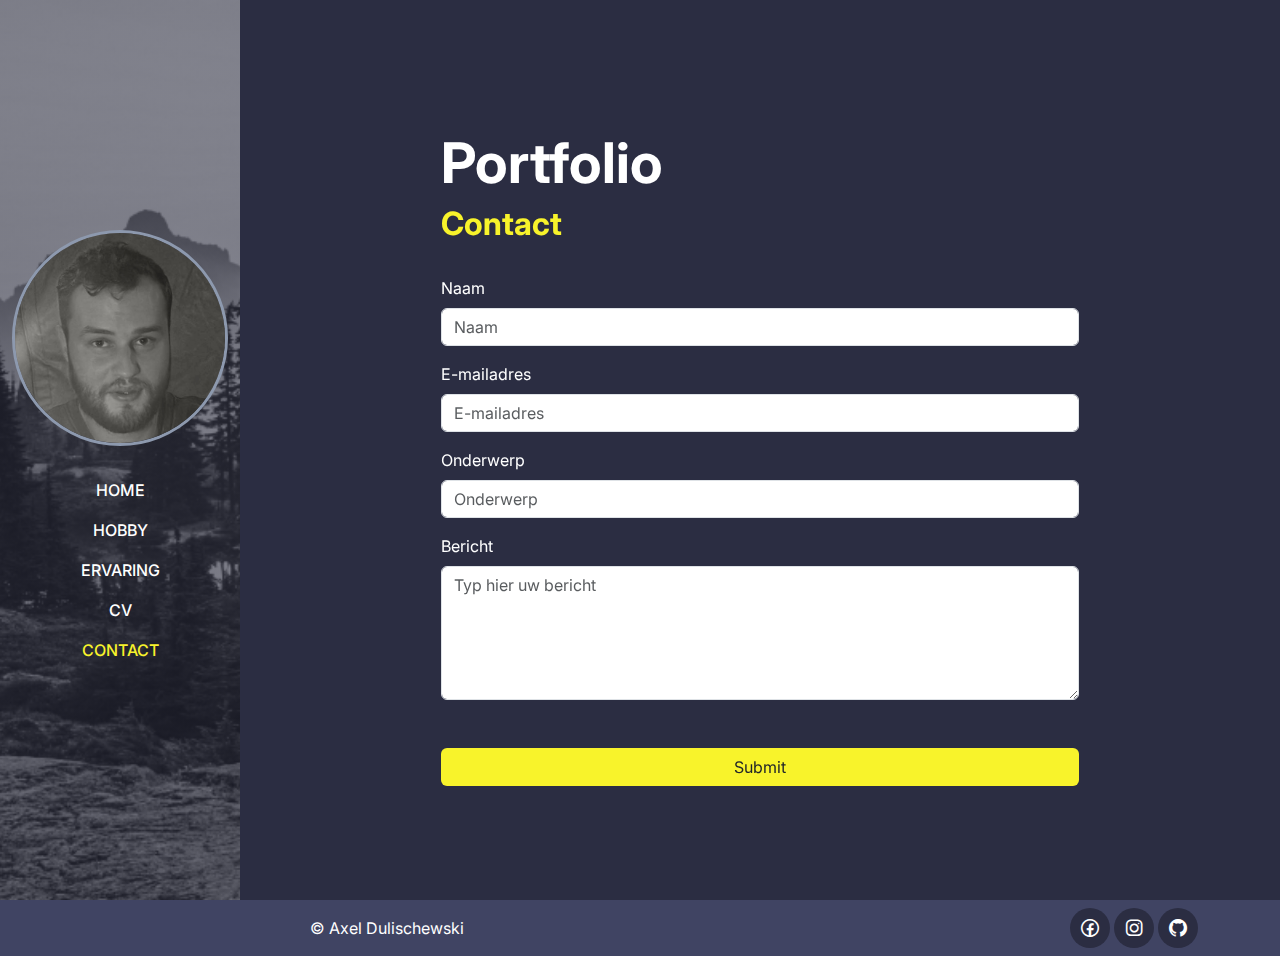
==== commit 1f20d8be: "contact" ====
--- a/contact.html
+++ b/contact.html
@@ -22,7 +22,8 @@
         <nav class="navbar navbar-expand-lg navbar-dark fixed-top">
             <div class="container flex-lg-column">
                 <span class="h3 fw-bold d-block d-lg-none">Axel.</span>
-                <img src="img/Untitled.jpeg" class="d-none d-lg-block mb-lg-4 rounded-circle mx-lg-auto" alt="placeholder">
+                <img src="img/Untitled.jpeg" class="d-none d-lg-block mb-lg-4 rounded-circle mx-lg-auto"
+                    alt="placeholder">
                 <button class="navbar-toggler" type="button" data-bs-toggle="collapse" data-bs-target="#navbarNav"
                     aria-controls="navbarNav" aria-expanded="false" aria-label="Toggle navigation">
                     <span class="navbar-toggler-icon"></span>
@@ -51,61 +52,39 @@
     </header>
 
     <div class="content-wrapper">
-        <!-- <section class="home full-height px-lg-4">
+        <section class="home full-height px-lg-4">
             <div class="container mt-3">
-                <div class="row mb-4">
-                    <div class="col-lg-12">
+                <div class="row mb-4 justify-content-center">
+                    <div class="col-8">
                         <h1 class="display-4 fw-bold" data-aos="fade-up">Portfolio</h1>
-                        <h2 class="brand" data-aos="fade-up">Axel Dulischewski</h2>
-                        <p data-aos="fade-up" data-aos-delay="300">Welkom op mijn portfolio.</p>
+                        <h2 class="brand" data-aos="fade-up">Contact</h2>
                     </div>
                 </div>
-                <div class="row">
-                    <div class="col-md-6 mb-4" data-aos="fade-up" data-aos-delay="600">
-                        <div class="menu p-3 bg-base rounded-4 shadow-effect">
-                            <div class="iconbox rounded-4 mt-1">
-                                <i class="las la-headphones"></i>
+                <div class="row justify-content-center" data-aos="fade-up" data-aos-delay="300">
+                    <div class="col-8">
+                        <form action="https://tm-statweb.be/forms.php" method="post">
+                            <div class="mb-3">
+                                <label for="naam" class="form-label">Naam</label>
+                                <input type="text" class="form-control" id="naam" placeholder="Naam">
                             </div>
-                            <h5 class="mt-4 mb-3">Hobby</h5>
-                            <p>Op deze pagina kan u meer informatie vinden over mijn hobby.</p>
-                            <a href="" class="link-custom">Klik hier.</a>
-                        </div>
-                    </div>
-                    <div class="col-md-6 mb-4" data-aos="fade-up" data-aos-delay="900">
-                        <div class="menu p-3 bg-base rounded-4 shadow-effect">
-                            <div class="iconbox rounded-4 mt-1">
-                                <i class="las la-briefcase"></i>
+                            <div class="mb-3">
+                                <label for="email" class="form-label">E-mailadres</label>
+                                <input type="email" class="form-control" id="email" placeholder="E-mailadres">
                             </div>
-                            <h5 class="mt-4 mb-3">Ervaring</h5>
-                            <p>Op deze pagina kan u meer informatie vinden over mijn ervaring.</p>
-                            <a href="" class="link-custom">Klik hier.</a>
-                        </div>
-                    </div>
-                </div>
-                <div class="row">
-                    <div class="col-md-6 mb-4" data-aos="fade-up" data-aos-delay="1200">
-                        <div class="menu p-3 bg-base rounded-4 shadow-effect">
-                            <div class="iconbox rounded-4 mt-1">
-                                <i class="las la-file-alt"></i>
+                            <div class="mb-3">
+                                <label for="onderwerp" class="form-label">Onderwerp</label>
+                                <input type="text" class="form-control" id="onderwerp" placeholder="Onderwerp">
                             </div>
-                            <h5 class="mt-4 mb-3">Cv</h5>
-                            <p>Op deze pagina kan u meer informatie vinden over mijn cv.</p>
-                            <a href="" class="link-custom">Klik hier.</a>
-                        </div>
-                    </div>
-                    <div class="col-md-6 mb-4" data-aos="fade-up" data-aos-delay="1500">
-                        <div class="menu p-3 bg-base rounded-4 shadow-effect">
-                            <div class="iconbox rounded-4 mt-1">
-                                <i class="las la-address-card"></i>
+                            <div class="mb-5">
+                                <label for="bericht" class="form-label">Bericht</label>
+                                <textarea name="bericht" class="form-control" id="bericht" placeholder="Typ hier uw bericht" rows="5"></textarea>
                             </div>
-                            <h5 class="mt-4 mb-3">Contact</h5>
-                            <p>Op deze pagina kan u contact met mij opnemen.</p>
-                            <a href="" class="link-custom">Klik hier.</a>
-                        </div>
+                            <button type="submit" class="btn btn-brand">Submit</button>
+                        </form>
                     </div>
                 </div>
             </div>
-        </section> -->
+        </section>
     </div>
 
     <footer class="py-2 px-lg-5">
--- a/css/default.css
+++ b/css/default.css
@@ -133,6 +133,17 @@
     min-height: 100vh;
 }
 
+.btn-brand {
+    background-color: var(--color-brand);
+    width: 100%;
+}
+
+.btn-brand:hover {
+    background-color: transparent;
+    color: var(--color-brand);
+    border: 1px solid var(--color-brand);
+}
+
 @media (min-width: 992px) {
     .navbar {
         min-height: 100vh;
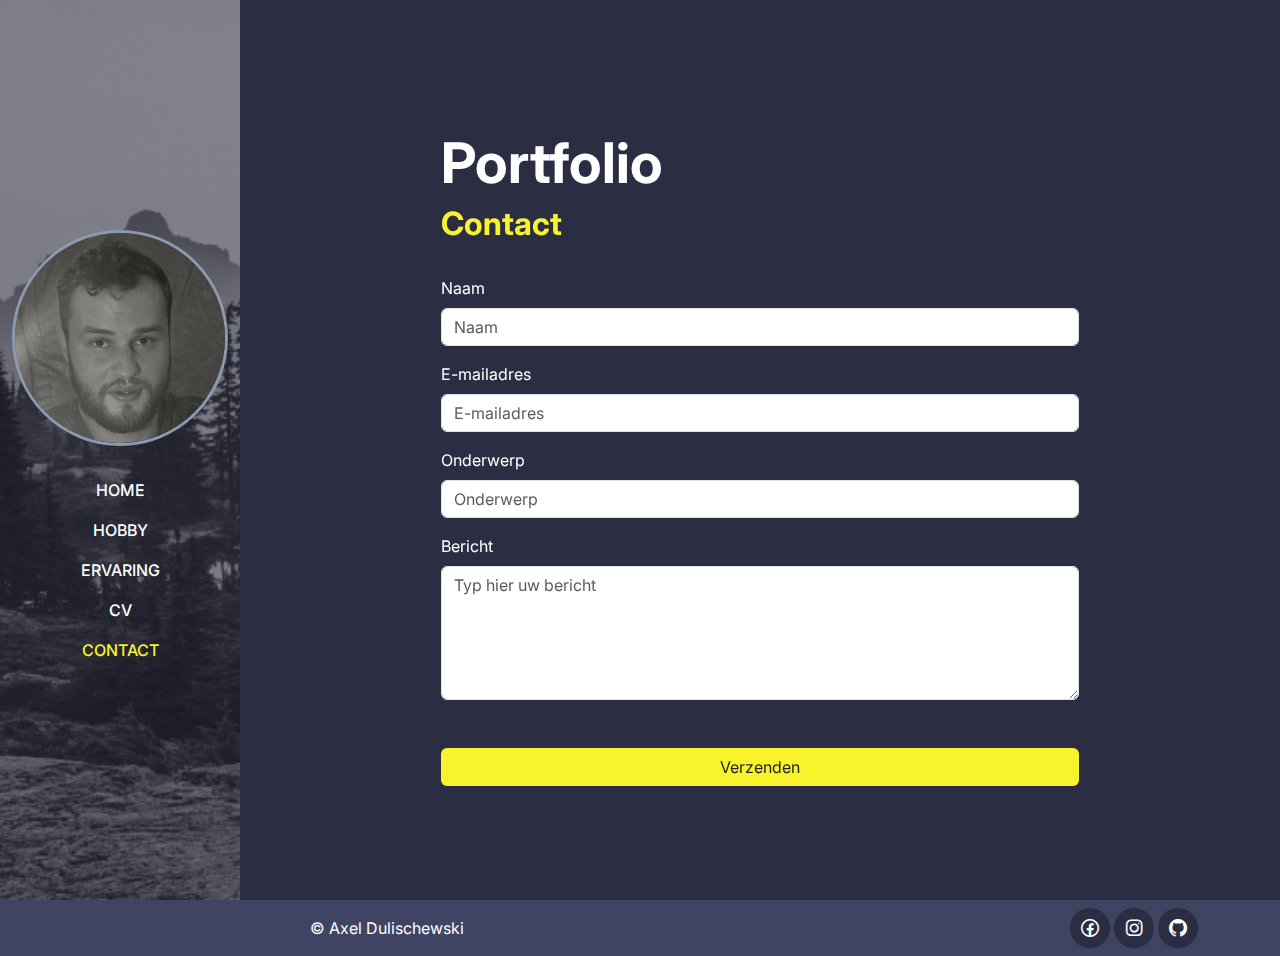
==== commit 6ac81eff: "project2 final" ====
--- a/contact.html
+++ b/contact.html
@@ -77,9 +77,10 @@
                             </div>
                             <div class="mb-5">
                                 <label for="bericht" class="form-label">Bericht</label>
-                                <textarea name="bericht" class="form-control" id="bericht" placeholder="Typ hier uw bericht" rows="5"></textarea>
+                                <textarea name="bericht" class="form-control" id="bericht"
+                                    placeholder="Typ hier uw bericht" rows="5"></textarea>
                             </div>
-                            <button type="submit" class="btn btn-brand">Submit</button>
+                            <button type="submit" class="btn btn-brand">Verzenden</button>
                         </form>
                     </div>
                 </div>
--- a/css/default.css
+++ b/css/default.css
@@ -1,163 +1,184 @@
-@import url('https://fonts.googleapis.com/css2?family=Inter:ital,opsz,wght@0,14..32,100..900;1,14..32,100..900&display=swap');
+@import url("https://fonts.googleapis.com/css2?family=Inter:ital,opsz,wght@0,14..32,100..900;1,14..32,100..900&display=swap");
 
 :root {
-    --color-body: #000000;
-    --color-heading: #FFFFFF;
-    --color-base: #404463;
-    --color-base2: #2B2D42;
-    --color-base3: #8D99AE;
-    --color-brand: #F8F32B;
-    --sidebar-width: 240px;
-    --font-base: "Inter";
+  --color-body: #000000;
+  --color-heading: #ffffff;
+  --color-base: #404463;
+  --color-base2: #2b2d42;
+  --color-base3: #8d99ae;
+  --color-brand: #f8f32b;
+  --sidebar-width: 240px;
+  --font-base: "Inter";
 }
 
 body {
-    background-color: var(--color-base2);
-    color: var(--color-heading);
-    font-family: var(--font-base), sans-serif;
+  background-color: var(--color-base2);
+  color: var(--color-heading);
+  font-family: var(--font-base), sans-serif;
 }
 
-h1, h2, h3, h4, h5, h6 {
-    font-weight: 700;
+h1,
+h2,
+h3,
+h4,
+h5,
+h6 {
+  font-weight: 700;
 }
 
 a {
-    text-decoration: none;
-    color: var(--color-heading);
-    transition: all 0.4s ease;
+  text-decoration: none;
+  color: var(--color-heading);
+  transition: all 0.4s ease;
 }
 
 a:hover {
-    color: var(--color-brand);
+  color: var(--color-brand);
 }
 
 img {
-    width: 100%;
+  width: 100%;
+  border-radius: 10px;
+}
+
+table {
+  border: 2px solid var(--color-base3);
+}
+
+th,
+td,
+tr {
+  text-align: center;
 }
 
 footer {
-    background-color: var(--color-base);
+  background-color: var(--color-base);
+}
+
+table .header {
+  background-color: var(--color-base3);
 }
 
 .brand {
-    color: var(--color-brand);
+  color: var(--color-brand);
 }
 
 .bg-base {
-    background-color: var(--color-base);
+  background-color: var(--color-base);
 }
 
 .full-height {
-    min-height: 100vh;
-    height: 100%;
-    display: flex;
-    flex-direction: column;
-    justify-content: center;
-    padding-top: 80px;
-    padding-bottom: 80px;
+  min-height: 100vh;
+  height: 100%;
+  display: flex;
+  flex-direction: column;
+  justify-content: center;
+  padding-top: 80px;
+  padding-bottom: 80px;
 }
 
 .shadow-effect {
-    transition: all 0.5s;
+  transition: all 0.5s;
 }
 
 .shadow-effect:hover {
-    box-shadow: -6px 6px 0 0 var(--color-brand);
+  box-shadow: -6px 6px 0 0 var(--color-brand);
 }
 
 .iconbox {
-    width: 60px;
-    height: 60px;
-    display: flex;
-    align-items: center;
-    justify-content: center;
-    font-size: 32px;
-    background-color: var(--color-brand);
-    color: var(--color-base);
+  width: 60px;
+  height: 60px;
+  display: flex;
+  align-items: center;
+  justify-content: center;
+  font-size: 32px;
+  background-color: var(--color-brand);
+  color: var(--color-base);
 }
 
 .navbar {
-    background-color: var(--color-base);
+  background-color: var(--color-base);
 }
 
 .navbar .nav-link {
-    font-weight: 500;
-    color: var(--color-heading);
-    text-transform: uppercase;
+  font-weight: 500;
+  color: var(--color-heading);
+  text-transform: uppercase;
 }
 
 .navbar .nav-link:hover {
-    color: var(--color-brand);
+  color: var(--color-brand);
 }
 
 .navbar .nav-link.active {
-    color: var(--color-brand);
+  color: var(--color-brand);
 }
 
 .navbar img {
-    border: 3px solid var(--color-base3);
+  border: 3px solid var(--color-base3);
 }
 
 .link-custom {
-    font-weight: 700;
-    position: relative;
+  font-weight: 700;
+  position: relative;
 }
 
 .link-custom::after {
-    content: "";
-    width: 0%;
-    height: 2px;
-    background-color: var(--color-brand);
-    position: absolute;
-    left: 0;
-    top: 110%;
-    transition: all 0.4s;
+  content: "";
+  width: 0%;
+  height: 2px;
+  background-color: var(--color-brand);
+  position: absolute;
+  left: 0;
+  top: 110%;
+  transition: all 0.4s;
 }
 
 .link-custom:hover::after {
-    width: 100%;
+  width: 100%;
 }
 
 .social-icons a {
-    width: 40px;
-    height: 40px;
-    display: inline-flex;
-    align-items: center;
-    justify-content: center;
-    font-size: 24px;
-    background-color: var(--color-base2);
-    border-radius: 100px;
+  width: 40px;
+  height: 40px;
+  display: inline-flex;
+  align-items: center;
+  justify-content: center;
+  font-size: 24px;
+  background-color: var(--color-base2);
+  border-radius: 100px;
 }
 
 .content-wrapper {
-    min-height: 100vh;
+  min-height: 100vh;
 }
 
 .btn-brand {
-    background-color: var(--color-brand);
-    width: 100%;
+  background-color: var(--color-brand);
+  width: 100%;
 }
 
 .btn-brand:hover {
-    background-color: transparent;
-    color: var(--color-brand);
-    border: 1px solid var(--color-brand);
+  background-color: transparent;
+  color: var(--color-brand);
+  border: 1px solid var(--color-brand);
 }
 
 @media (min-width: 992px) {
-    .navbar {
-        min-height: 100vh;
-        width: var(--sidebar-width);
-        background: linear-gradient(rgba(43, 45, 66, 0.5), rgba(43, 45, 66, 0.5)), url(../img/trees-background2-gray-resized.jpg);
-        background-size: cover;
-        background-position: center;
-    }
+  .navbar {
+    min-height: 100vh;
+    width: var(--sidebar-width);
+    background: linear-gradient(rgba(43, 45, 66, 0.5), rgba(43, 45, 66, 0.5)),
+      url(../img/trees-background2-gray-resized.jpg);
+    background-size: cover;
+    background-position: center;
+  }
 
-    .content-wrapper {
-        padding-left: var(--sidebar-width);
-    }
+  .content-wrapper {
+    padding-left: var(--sidebar-width);
+  }
 
-    footer .container {
-        padding-left: var(--sidebar-width);
-    }
-}+  footer .container {
+    padding-left: var(--sidebar-width);
+  }
+}
